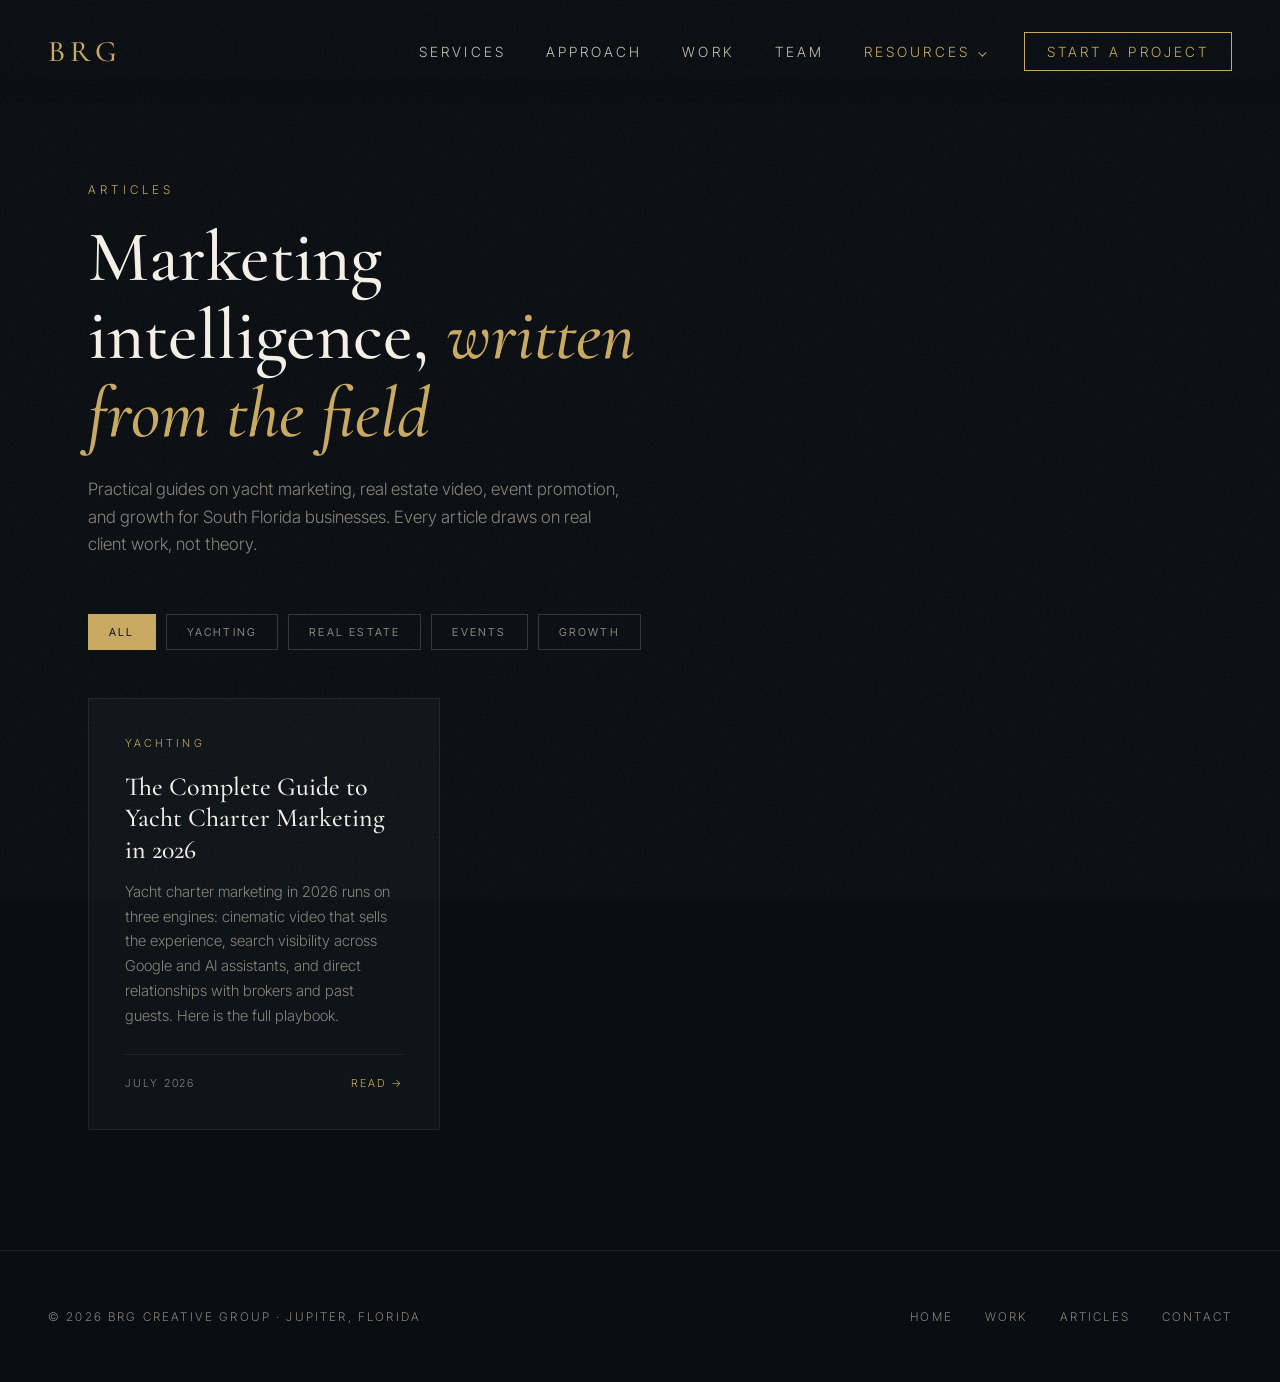
==== blog.html @ 678f7b40 "Add files via upload" ====
<!DOCTYPE html>
<html lang="en">
<head>
<meta charset="UTF-8">
<meta name="viewport" content="width=device-width, initial-scale=1.0">
<title>Articles | Marketing Guides for Yachting, Real Estate &amp; Growth | BRG Creative Group</title>
<meta name="description" content="Practical marketing guides on yacht charter marketing, real estate video, event promotion, and small business growth from BRG Creative Group in Jupiter, Florida.">
<link rel="canonical" href="https://www.brgcreativegroup.com/blog.html">
<meta property="og:type" content="website">
<meta property="og:url" content="https://www.brgcreativegroup.com/blog.html">
<meta property="og:title" content="Articles | BRG Creative Group">
<meta property="og:description" content="Practical marketing guides on yachting, real estate, events, and growth.">
<meta property="og:image" content="https://www.brgcreativegroup.com/assets/brg-social-preview.png">
<link rel="icon" type="image/png" href="/assets/favicon.png">
<link rel="apple-touch-icon" href="/assets/apple-touch-icon.png">
<link rel="preconnect" href="https://fonts.googleapis.com">
<link rel="preconnect" href="https://fonts.gstatic.com" crossorigin>
<link href="https://fonts.googleapis.com/css2?family=Cormorant+Garamond:ital,wght@0,300;0,400;0,500;0,600;1,400&family=Inter+Tight:wght@300;400;500;600&display=swap" rel="stylesheet">
<style>
:root {
    --bg: #0a0e12;
    --bg-2: #0f1419;
    --ink: #f5f1e8;
    --ink-soft: #c9c2b3;
    --ink-mute: #8a8579;
    --gold: #c9a961;
    --gold-soft: #d4b876;
    --line: rgba(245, 241, 232, 0.08);
    --line-strong: rgba(245, 241, 232, 0.18);
  }

  * { margin: 0; padding: 0; box-sizing: border-box; }
  html { scroll-behavior: smooth; }
  body {
    background: var(--bg);
    color: var(--ink);
    font-family: 'Inter Tight', sans-serif;
    font-weight: 300;
    line-height: 1.6;
    overflow-x: hidden;
    -webkit-font-smoothing: antialiased;
  }
  .serif { font-family: 'Cormorant Garamond', serif; }

  body::before {
    content: '';
    position: fixed;
    inset: 0;
    pointer-events: none;
    opacity: 0.04;
    z-index: 100;
    background-image: url("data:image/svg+xml,%3Csvg viewBox='0 0 400 400' xmlns='http://www.w3.org/2000/svg'%3E%3Cfilter id='n'%3E%3CfeTurbulence type='fractalNoise' baseFrequency='0.9' numOctaves='3'/%3E%3C/filter%3E%3Crect width='100%25' height='100%25' filter='url(%23n)'/%3E%3C/svg%3E");
  }

  nav {
    position: fixed; top: 0; left: 0; right: 0;
    z-index: 50;
    padding: 28px 48px;
    display: flex; justify-content: space-between; align-items: center;
    background: linear-gradient(180deg, rgba(10,14,18,0.85) 0%, rgba(10,14,18,0) 100%);
    backdrop-filter: blur(8px);
    -webkit-backdrop-filter: blur(8px);
    mask-image: linear-gradient(180deg, #000 0%, #000 75%, rgba(0,0,0,0.7) 90%, transparent 100%);
    -webkit-mask-image: linear-gradient(180deg, #000 0%, #000 75%, rgba(0,0,0,0.7) 90%, transparent 100%);
  }
  .logo {
    font-family: 'Cormorant Garamond', serif;
    font-size: 30px;
    letter-spacing: 0.18em;
    color: var(--gold);
    font-weight: 500;
    text-decoration: none;
  }
  .nav-links { display: flex; gap: 40px; list-style: none; align-items: center; }
  .nav-links a {
    color: var(--ink-soft);
    text-decoration: none;
    font-size: 14px;
    letter-spacing: 0.22em;
    text-transform: uppercase;
    transition: color 0.3s;
    position: relative;
  }
  .nav-links a:hover { color: var(--gold); }
  .nav-links a::after {
    content: '';
    position: absolute;
    bottom: -6px; left: 0;
    width: 0; height: 1px;
    background: var(--gold);
    transition: width 0.3s;
  }
  .nav-links a:hover::after { width: 100%; }
  .nav-cta {
    border: 1px solid var(--gold);
    padding: 10px 22px;
    color: var(--gold) !important;
  }
  .nav-cta::after { display: none; }
  .nav-cta:hover { background: var(--gold); color: var(--bg) !important; }

  .dropdown { position: relative; }
  .dropdown .caret {
    display: inline-block;
    margin-left: 8px;
    width: 6px; height: 6px;
    border-right: 1px solid currentColor;
    border-bottom: 1px solid currentColor;
    transform: rotate(45deg) translateY(-2px);
    transition: transform 0.3s;
  }
  .dropdown:hover .caret { transform: rotate(225deg) translateY(-1px); }
  .dropdown-menu {
    position: absolute;
    top: calc(100% + 14px);
    left: -20px;
    min-width: 190px;
    list-style: none;
    background: var(--bg-2);
    border: 1px solid var(--line-strong);
    padding: 10px 0;
    opacity: 0;
    visibility: hidden;
    transform: translateY(8px);
    transition: opacity 0.25s, transform 0.25s, visibility 0.25s;
  }
  .dropdown-menu::before {
    content: '';
    position: absolute;
    top: -15px; left: 0; right: 0;
    height: 15px;
  }
  .dropdown:hover .dropdown-menu,
  .dropdown:focus-within .dropdown-menu {
    opacity: 1;
    visibility: visible;
    transform: translateY(0);
  }
  .dropdown-menu li a {
    display: block;
    padding: 10px 20px;
    font-size: 12px;
    letter-spacing: 0.2em;
  }
  .dropdown-menu li a::after { display: none; }
  nav:has(.dropdown:hover),
  nav:has(.dropdown:focus-within) {
    mask-image: none;
    -webkit-mask-image: none;
  }

  .nav-toggle {
    display: none;
    background: none; border: none; cursor: pointer;
    z-index: 60; padding: 6px;
  }
  .nav-toggle span {
    display: block; width: 26px; height: 1px;
    background: var(--gold); margin: 6px 0;
    transition: all 0.3s;
  }

  footer {
    border-top: 1px solid var(--line);
    padding: 56px 48px;
    display: flex; flex-wrap: wrap; gap: 32px;
    justify-content: space-between; align-items: center;
    font-size: 12px; letter-spacing: 0.18em; text-transform: uppercase;
    color: var(--ink-mute);
  }
  footer a { color: var(--ink-mute); text-decoration: none; transition: color 0.3s; }
  footer a:hover { color: var(--gold); }
  .footer-links { display: flex; gap: 32px; flex-wrap: wrap; }

  @media (max-width: 900px) {
    nav { padding: 18px 24px; }
    .nav-toggle { display: block; }
    .nav-links {
      position: fixed;
      top: 0; right: 0;
      height: 100vh;
      width: 100%;
      max-width: 360px;
      background: var(--bg);
      border-left: 1px solid var(--line);
      flex-direction: column;
      justify-content: center;
      align-items: flex-start;
      padding: 80px 40px;
      gap: 28px;
      transform: translateX(100%);
      transition: transform 0.4s ease;
      z-index: 50;
    }
    .nav-links.open { transform: translateX(0); }
    .nav-links li { width: 100%; }
    .nav-links a {
      font-size: 14px;
      letter-spacing: 0.2em;
      display: block;
      padding: 8px 0;
    }
    .nav-cta { margin-top: 16px; text-align: center; }
    .dropdown-menu {
      position: static;
      opacity: 1;
      visibility: visible;
      transform: none;
      background: none;
      border: none;
      padding: 0 0 0 18px;
      min-width: 0;
    }
    .dropdown-menu li a { font-size: 13px; color: var(--ink-mute); }
    .dropdown .caret { display: none; }
  }
  @media (prefers-reduced-motion: reduce) {
    * { transition: none !important; }
    html { scroll-behavior: auto; }
  }

  .page-head { padding: 180px 48px 56px; max-width: 1200px; margin: 0 auto; }
  .eyebrow { font-size: 12px; letter-spacing: 0.35em; text-transform: uppercase; color: var(--gold); margin-bottom: 20px; }
  .page-head h1 { font-family: 'Cormorant Garamond', serif; font-weight: 500; font-size: clamp(44px, 6vw, 72px); line-height: 1.08; max-width: 17ch; }
  .page-head h1 em { font-style: italic; color: var(--gold); }
  .page-head p { margin-top: 24px; max-width: 54ch; color: var(--ink-mute); font-size: 17px; }

  .filters { display: flex; flex-wrap: wrap; gap: 10px; padding: 0 48px; max-width: 1200px; margin: 0 auto 48px; }
  .filter-btn {
    background: none; border: 1px solid var(--line-strong); color: var(--ink-mute);
    font-family: 'Inter Tight', sans-serif; font-size: 11px; letter-spacing: 0.2em;
    text-transform: uppercase; padding: 10px 20px; cursor: pointer; transition: all 0.3s;
  }
  .filter-btn:hover { border-color: var(--gold); color: var(--gold); }
  .filter-btn.active { background: var(--gold); border-color: var(--gold); color: var(--bg); }

  .grid { display: grid; grid-template-columns: repeat(auto-fill, minmax(340px, 1fr)); gap: 24px; padding: 0 48px 120px; max-width: 1200px; margin: 0 auto; }
  .card {
    background: var(--bg-2); border: 1px solid var(--line); padding: 36px;
    display: flex; flex-direction: column; text-decoration: none; color: var(--ink);
    transition: border-color 0.3s, transform 0.3s;
  }
  .card:hover { border-color: var(--gold); transform: translateY(-3px); }
  .card-tag { font-size: 11px; letter-spacing: 0.28em; text-transform: uppercase; color: var(--gold); margin-bottom: 18px; }
  .card h2 { font-family: 'Cormorant Garamond', serif; font-weight: 500; font-size: 26px; line-height: 1.22; margin-bottom: 14px; }
  .card p { color: var(--ink-mute); font-size: 15px; flex-grow: 1; line-height: 1.65; }
  .card-meta {
    display: flex; justify-content: space-between; align-items: center;
    margin-top: 26px; padding-top: 20px; border-top: 1px solid var(--line);
    font-size: 11px; letter-spacing: 0.16em; text-transform: uppercase; color: var(--ink-mute);
  }
  .card-meta .read { color: var(--gold); }
  .card.hidden { display: none; }

  @media (max-width: 900px) {
    .page-head { padding: 130px 24px 40px; }
    .filters { padding: 0 24px; }
    .grid { padding: 0 24px 80px; }
  }

</style>
</head>
<body>

<nav>
  <a href="index.html" class="logo">BRG</a>
  <button class="nav-toggle" id="navToggle" aria-label="Toggle menu" aria-expanded="false">
    <span></span>
    <span></span>
    <span></span>
  </button>
  <ul class="nav-links" id="navLinks">
    <li><a href="index.html#services">Services</a></li>
    <li><a href="index.html#approach">Approach</a></li>
    <li><a href="work.html">Work</a></li>
    <li><a href="index.html#team">Team</a></li>
    <li class="dropdown">
      <a href="blog.html" class="dropdown-trigger" style="color: var(--gold);">Resources<span class="caret"></span></a>
      <ul class="dropdown-menu">
        <li><a href="blog.html">Articles</a></li>
        <li><a href="work.html">Case Studies</a></li>
      </ul>
    </li>
    <li><a href="https://calendly.com/trevorbragg9/30min" target="_blank" rel="noopener" class="nav-cta">Start a Project</a></li>
  </ul>
</nav>

<header class="page-head">
  <div class="eyebrow">Articles</div>
  <h1 class="serif">Marketing intelligence, <em>written from the field</em></h1>
  <p>Practical guides on yacht marketing, real estate video, event promotion, and growth for South Florida businesses. Every article draws on real client work, not theory.</p>
</header>

<div class="filters" role="tablist" aria-label="Filter articles by topic">
  <button class="filter-btn active" data-filter="all">All</button>
  <button class="filter-btn" data-filter="yachting">Yachting</button>
  <button class="filter-btn" data-filter="realestate">Real Estate</button>
  <button class="filter-btn" data-filter="events">Events</button>
  <button class="filter-btn" data-filter="growth">Growth</button>
</div>

<main class="grid">

  <a class="card" data-cat="yachting" href="blog/yacht-charter-marketing.html">
    <div class="card-tag">Yachting</div>
    <h2 class="serif">The Complete Guide to Yacht Charter Marketing in 2026</h2>
    <p>Yacht charter marketing in 2026 runs on three engines: cinematic video that sells the experience, search visibility across Google and AI assistants, and direct relationships with brokers and past guests. Here is the full playbook.</p>
    <div class="card-meta"><span>July 2026</span><span class="read">Read &rarr;</span></div>
  </a>

  <!-- NEW ARTICLE CARDS GO HERE. Copy the card block above, update data-cat, href, tag, title, description, and date. Newest articles go at the top. -->

</main>

<footer>
  <div>&copy; 2026 BRG Creative Group &middot; Jupiter, Florida</div>
  <div class="footer-links">
    <a href="index.html">Home</a>
    <a href="work.html">Work</a>
    <a href="blog.html">Articles</a>
    <a href="mailto:trevor@brgcreativegroup.com">Contact</a>
  </div>
</footer>

<script>
  (function() {
    var toggle = document.getElementById('navToggle');
    var links = document.getElementById('navLinks');
    if (!toggle || !links) return;
    toggle.addEventListener('click', function() {
      var isOpen = links.classList.toggle('open');
      toggle.classList.toggle('open', isOpen);
      toggle.setAttribute('aria-expanded', isOpen ? 'true' : 'false');
      document.body.style.overflow = isOpen ? 'hidden' : '';
    });
    links.querySelectorAll('a').forEach(function(a) {
      a.addEventListener('click', function() {
        links.classList.remove('open');
        toggle.classList.remove('open');
        toggle.setAttribute('aria-expanded', 'false');
        document.body.style.overflow = '';
      });
    });
  })();
</script>
<script>
document.querySelectorAll('.filter-btn').forEach(function(btn) {
  btn.addEventListener('click', function() {
    document.querySelectorAll('.filter-btn').forEach(function(b) { b.classList.remove('active'); });
    btn.classList.add('active');
    var f = btn.dataset.filter;
    document.querySelectorAll('.card').forEach(function(c) {
      c.classList.toggle('hidden', f !== 'all' && c.dataset.cat !== f);
    });
  });
});
</script>

</body>
</html>
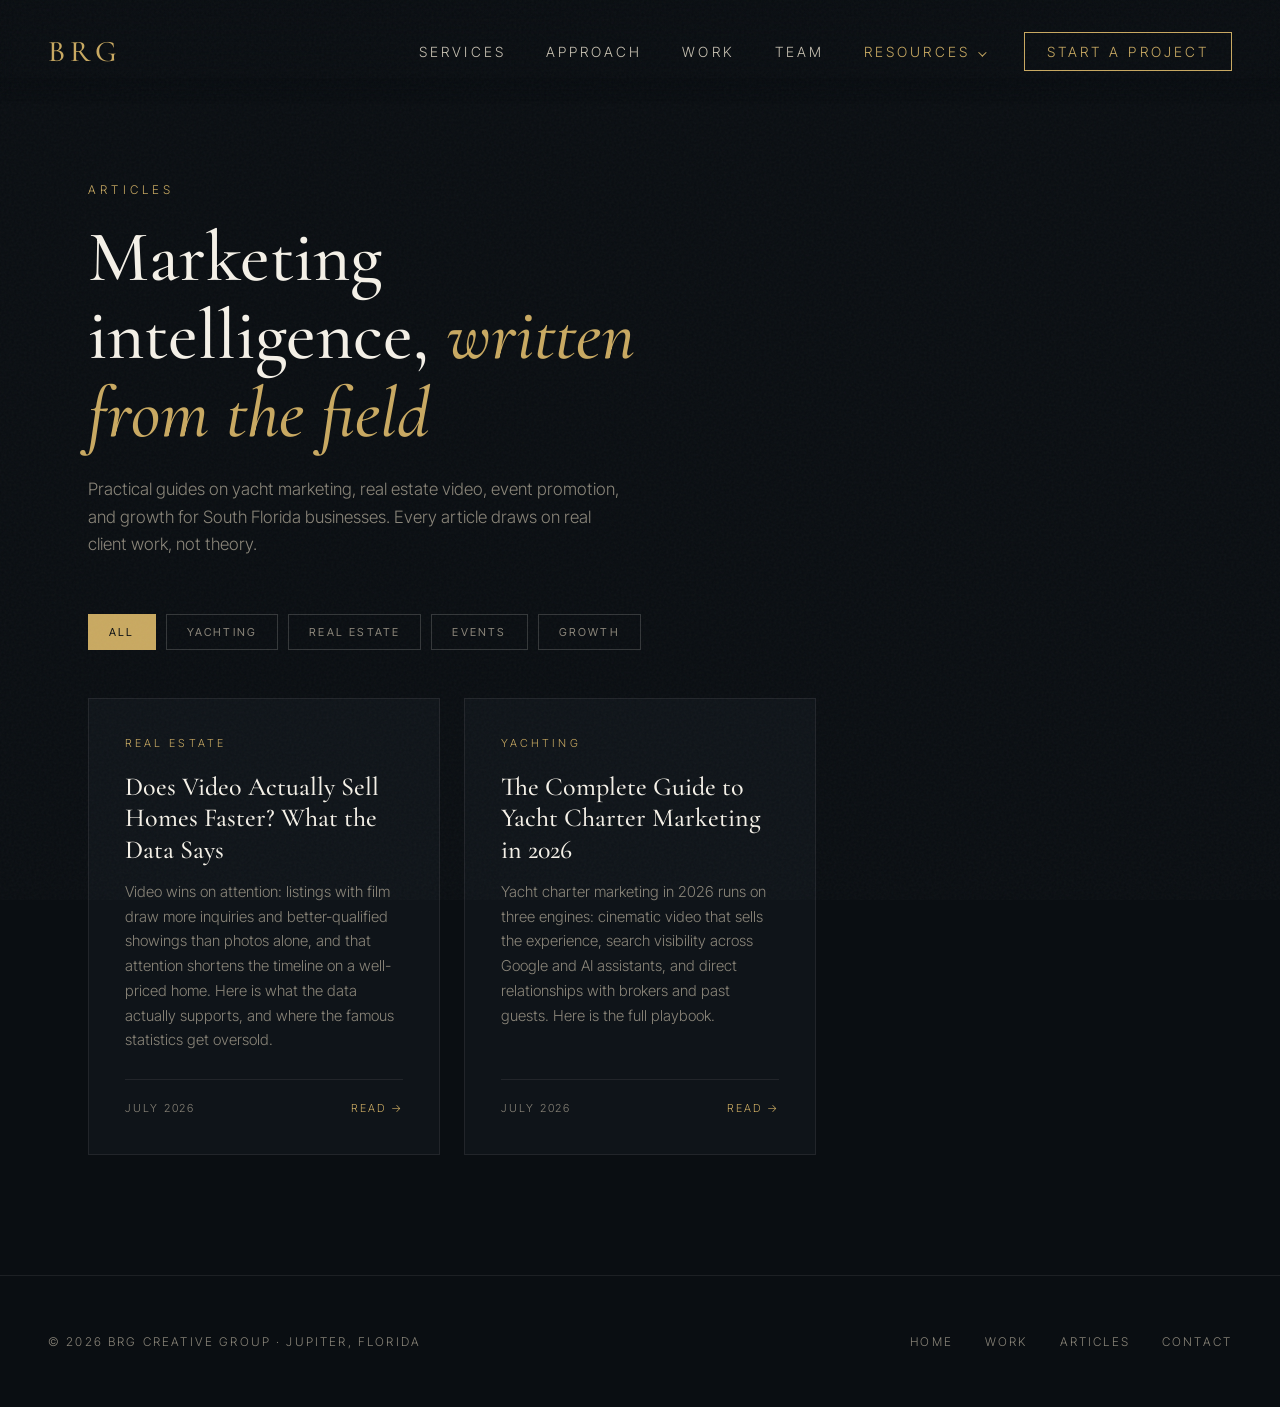
==== commit ae0da3da: "Add files via upload" ====
--- a/blog.html
+++ b/blog.html
@@ -5,9 +5,9 @@
 <meta name="viewport" content="width=device-width, initial-scale=1.0">
 <title>Articles | Marketing Guides for Yachting, Real Estate &amp; Growth | BRG Creative Group</title>
 <meta name="description" content="Practical marketing guides on yacht charter marketing, real estate video, event promotion, and small business growth from BRG Creative Group in Jupiter, Florida.">
-<link rel="canonical" href="https://www.brgcreativegroup.com/blog.html">
+<link rel="canonical" href="https://www.brgcreativegroup.com/blog">
 <meta property="og:type" content="website">
-<meta property="og:url" content="https://www.brgcreativegroup.com/blog.html">
+<meta property="og:url" content="https://www.brgcreativegroup.com/blog">
 <meta property="og:title" content="Articles | BRG Creative Group">
 <meta property="og:description" content="Practical marketing guides on yachting, real estate, events, and growth.">
 <meta property="og:image" content="https://www.brgcreativegroup.com/assets/brg-social-preview.png">
@@ -263,22 +263,22 @@
 <body>
 
 <nav>
-  <a href="index.html" class="logo">BRG</a>
+  <a href="/" class="logo">BRG</a>
   <button class="nav-toggle" id="navToggle" aria-label="Toggle menu" aria-expanded="false">
     <span></span>
     <span></span>
     <span></span>
   </button>
   <ul class="nav-links" id="navLinks">
-    <li><a href="index.html#services">Services</a></li>
-    <li><a href="index.html#approach">Approach</a></li>
-    <li><a href="work.html">Work</a></li>
-    <li><a href="index.html#team">Team</a></li>
+    <li><a href="/#services">Services</a></li>
+    <li><a href="/#approach">Approach</a></li>
+    <li><a href="/work">Work</a></li>
+    <li><a href="/#team">Team</a></li>
     <li class="dropdown">
-      <a href="blog.html" class="dropdown-trigger" style="color: var(--gold);">Resources<span class="caret"></span></a>
+      <a href="/blog" class="dropdown-trigger" style="color: var(--gold);">Resources<span class="caret"></span></a>
       <ul class="dropdown-menu">
-        <li><a href="blog.html">Articles</a></li>
-        <li><a href="work.html">Case Studies</a></li>
+        <li><a href="/blog">Articles</a></li>
+        <li><a href="/work">Case Studies</a></li>
       </ul>
     </li>
     <li><a href="https://calendly.com/trevorbragg9/30min" target="_blank" rel="noopener" class="nav-cta">Start a Project</a></li>
@@ -301,23 +301,30 @@
 
 <main class="grid">
 
-  <a class="card" data-cat="yachting" href="blog/yacht-charter-marketing.html">
+  <a class="card" data-cat="realestate" href="/blog/does-video-sell-homes-faster">
+    <div class="card-tag">Real Estate</div>
+    <h2 class="serif">Does Video Actually Sell Homes Faster? What the Data Says</h2>
+    <p>Video wins on attention: listings with film draw more inquiries and better-qualified showings than photos alone, and that attention shortens the timeline on a well-priced home. Here is what the data actually supports, and where the famous statistics get oversold.</p>
+    <div class="card-meta"><span>July 2026</span><span class="read">Read &rarr;</span></div>
+  </a>
+
+  <a class="card" data-cat="yachting" href="/blog/yacht-charter-marketing">
     <div class="card-tag">Yachting</div>
     <h2 class="serif">The Complete Guide to Yacht Charter Marketing in 2026</h2>
     <p>Yacht charter marketing in 2026 runs on three engines: cinematic video that sells the experience, search visibility across Google and AI assistants, and direct relationships with brokers and past guests. Here is the full playbook.</p>
     <div class="card-meta"><span>July 2026</span><span class="read">Read &rarr;</span></div>
   </a>
 
-  <!-- NEW ARTICLE CARDS GO HERE. Copy the card block above, update data-cat, href, tag, title, description, and date. Newest articles go at the top. -->
+  <!-- NEW ARTICLE CARDS GO HERE. Copy the card block above, update data-cat, href (no .html extension), tag, title, description, and date. Newest articles go at the top. -->
 
 </main>
 
 <footer>
   <div>&copy; 2026 BRG Creative Group &middot; Jupiter, Florida</div>
   <div class="footer-links">
-    <a href="index.html">Home</a>
-    <a href="work.html">Work</a>
-    <a href="blog.html">Articles</a>
+    <a href="/">Home</a>
+    <a href="/work">Work</a>
+    <a href="/blog">Articles</a>
     <a href="mailto:trevor@brgcreativegroup.com">Contact</a>
   </div>
 </footer>
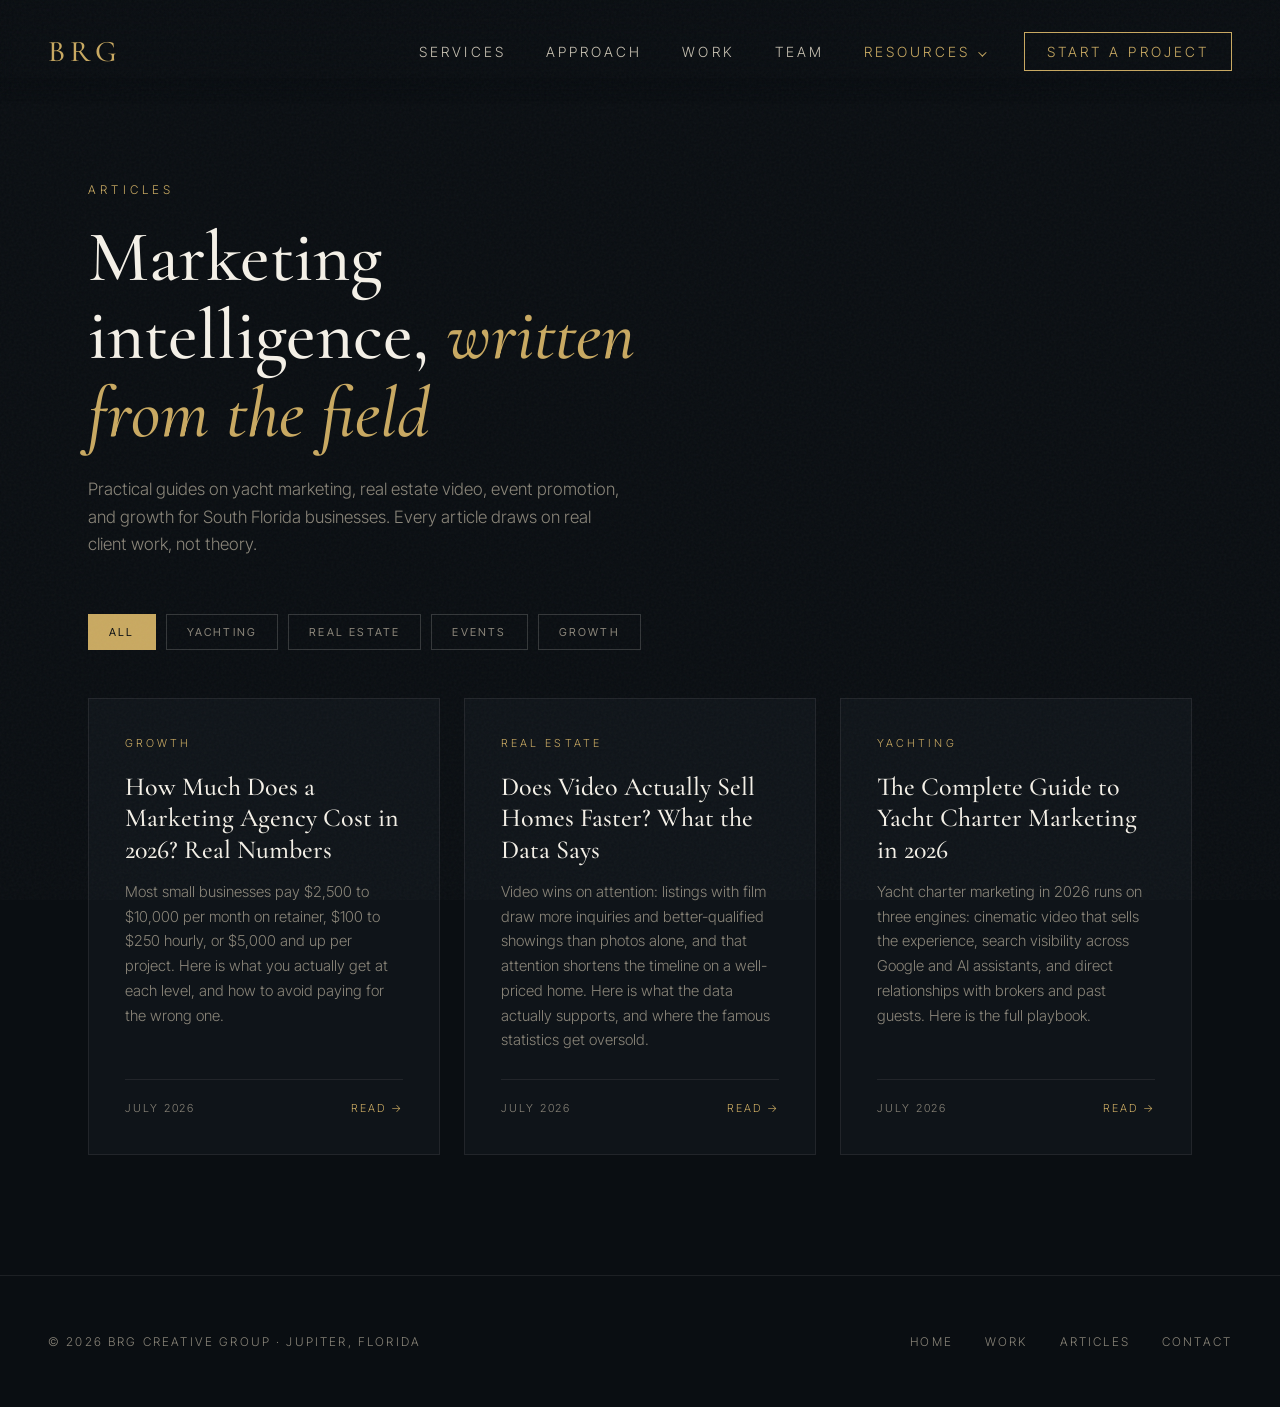
==== commit 5de82a52: "Add files via upload" ====
--- a/blog.html
+++ b/blog.html
@@ -301,6 +301,13 @@
 
 <main class="grid">
 
+  <a class="card" data-cat="growth" href="/blog/marketing-agency-cost">
+    <div class="card-tag">Growth</div>
+    <h2 class="serif">How Much Does a Marketing Agency Cost in 2026? Real Numbers</h2>
+    <p>Most small businesses pay $2,500 to $10,000 per month on retainer, $100 to $250 hourly, or $5,000 and up per project. Here is what you actually get at each level, and how to avoid paying for the wrong one.</p>
+    <div class="card-meta"><span>July 2026</span><span class="read">Read &rarr;</span></div>
+  </a>
+
   <a class="card" data-cat="realestate" href="/blog/does-video-sell-homes-faster">
     <div class="card-tag">Real Estate</div>
     <h2 class="serif">Does Video Actually Sell Homes Faster? What the Data Says</h2>
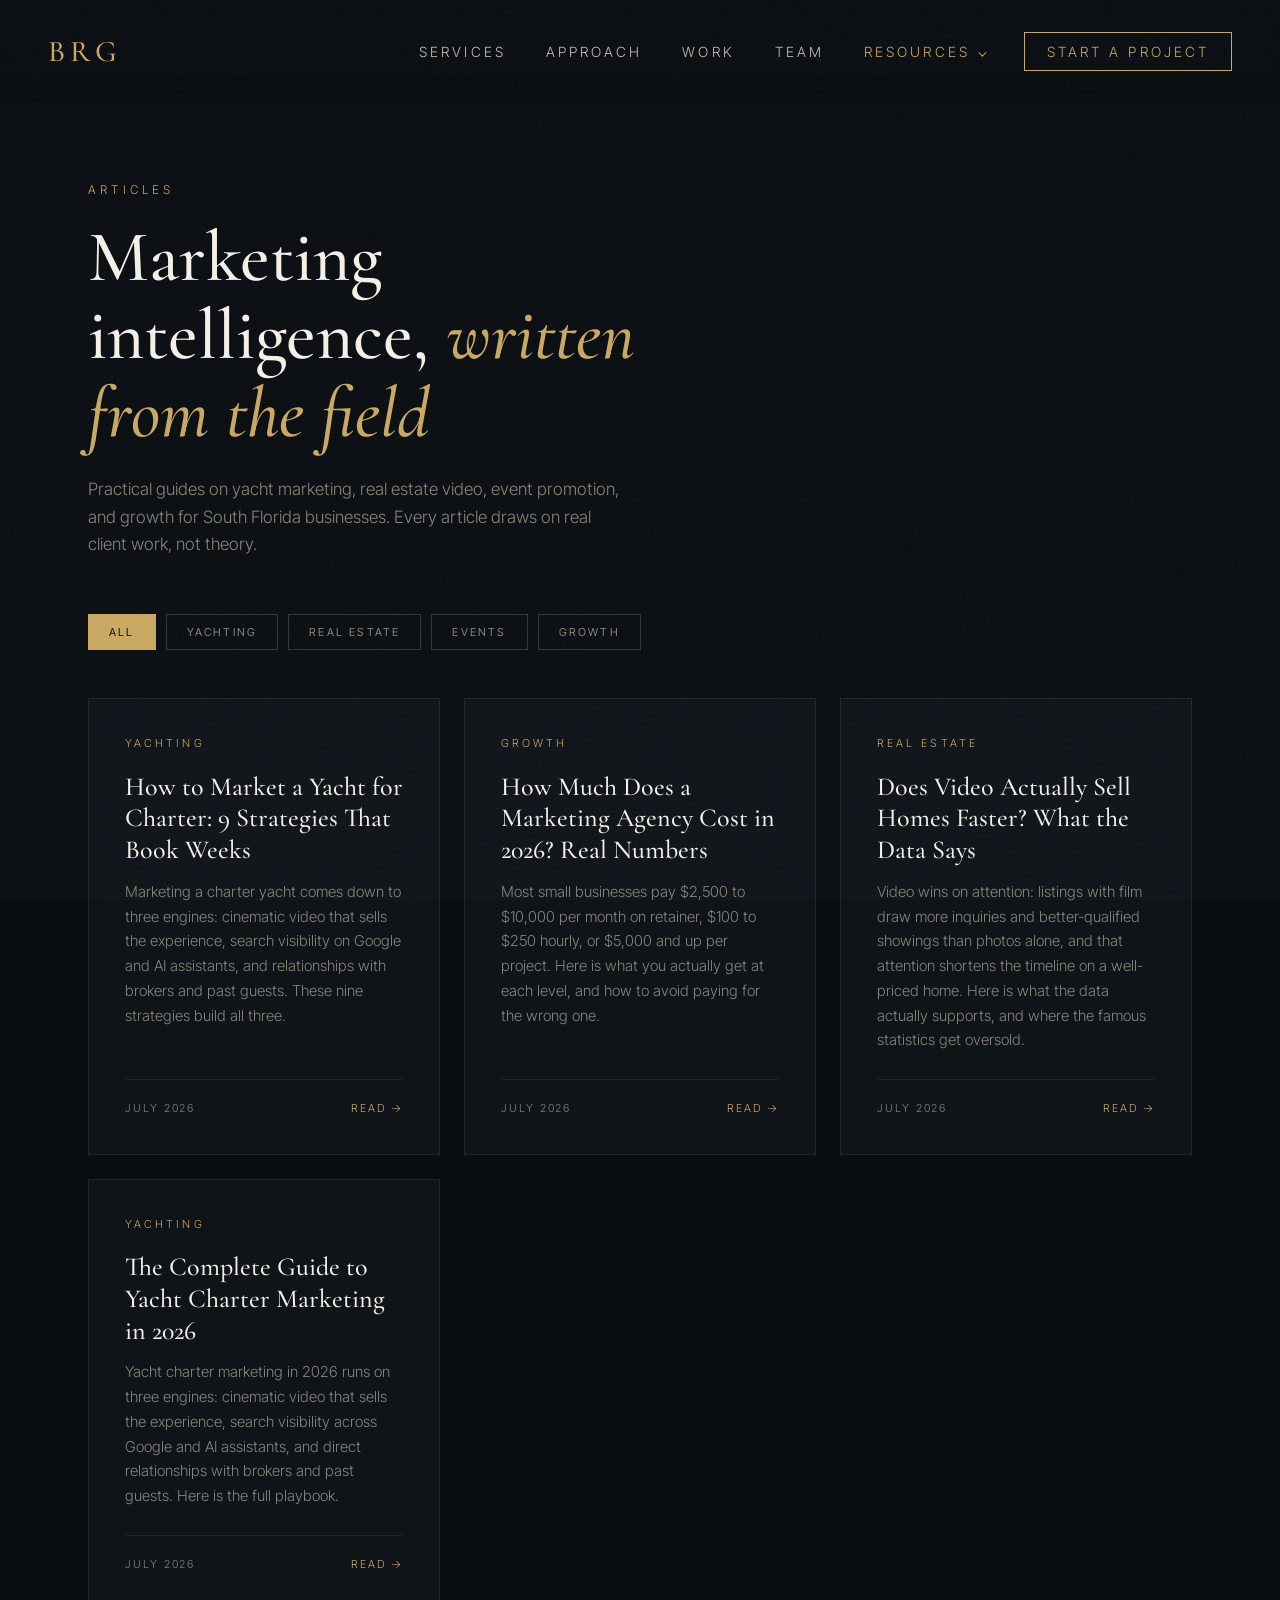
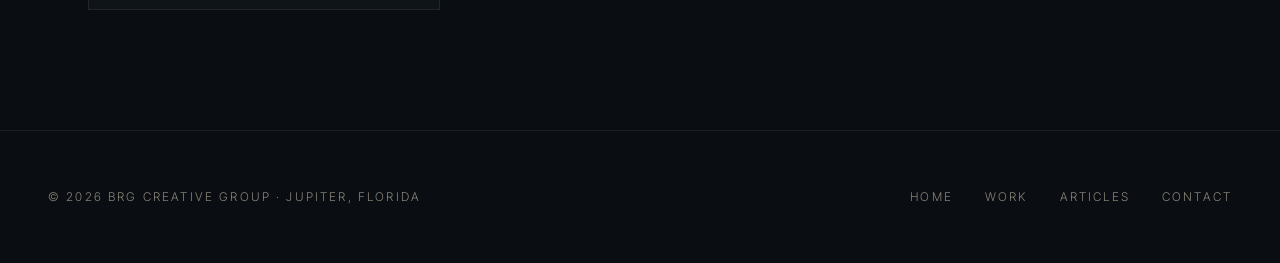
==== commit 8c8daccb: "Add files via upload" ====
--- a/blog.html
+++ b/blog.html
@@ -145,6 +145,13 @@
   .dropdown-menu li a::after { display: none; }
   nav:has(.dropdown:hover),
   nav:has(.dropdown:focus-within) {
+    mask-image: none;
+    -webkit-mask-image: none;
+  }
+
+  /* Mobile menu fix: the nav mask clips its fixed child panel, so lift it while open */
+  nav.menu-open,
+  nav:has(.nav-links.open) {
     mask-image: none;
     -webkit-mask-image: none;
   }
@@ -301,6 +308,13 @@
 
 <main class="grid">
 
+  <a class="card" data-cat="yachting" href="/blog/how-to-market-a-yacht-for-charter">
+    <div class="card-tag">Yachting</div>
+    <h2 class="serif">How to Market a Yacht for Charter: 9 Strategies That Book Weeks</h2>
+    <p>Marketing a charter yacht comes down to three engines: cinematic video that sells the experience, search visibility on Google and AI assistants, and relationships with brokers and past guests. These nine strategies build all three.</p>
+    <div class="card-meta"><span>July 2026</span><span class="read">Read &rarr;</span></div>
+  </a>
+
   <a class="card" data-cat="growth" href="/blog/marketing-agency-cost">
     <div class="card-tag">Growth</div>
     <h2 class="serif">How Much Does a Marketing Agency Cost in 2026? Real Numbers</h2>
@@ -344,6 +358,8 @@
     toggle.addEventListener('click', function() {
       var isOpen = links.classList.toggle('open');
       toggle.classList.toggle('open', isOpen);
+      var navEl = toggle.parentElement;
+      if (navEl) navEl.classList.toggle('menu-open', isOpen);
       toggle.setAttribute('aria-expanded', isOpen ? 'true' : 'false');
       document.body.style.overflow = isOpen ? 'hidden' : '';
     });
@@ -351,6 +367,8 @@
       a.addEventListener('click', function() {
         links.classList.remove('open');
         toggle.classList.remove('open');
+        var navEl2 = toggle.parentElement;
+        if (navEl2) navEl2.classList.remove('menu-open');
         toggle.setAttribute('aria-expanded', 'false');
         document.body.style.overflow = '';
       });
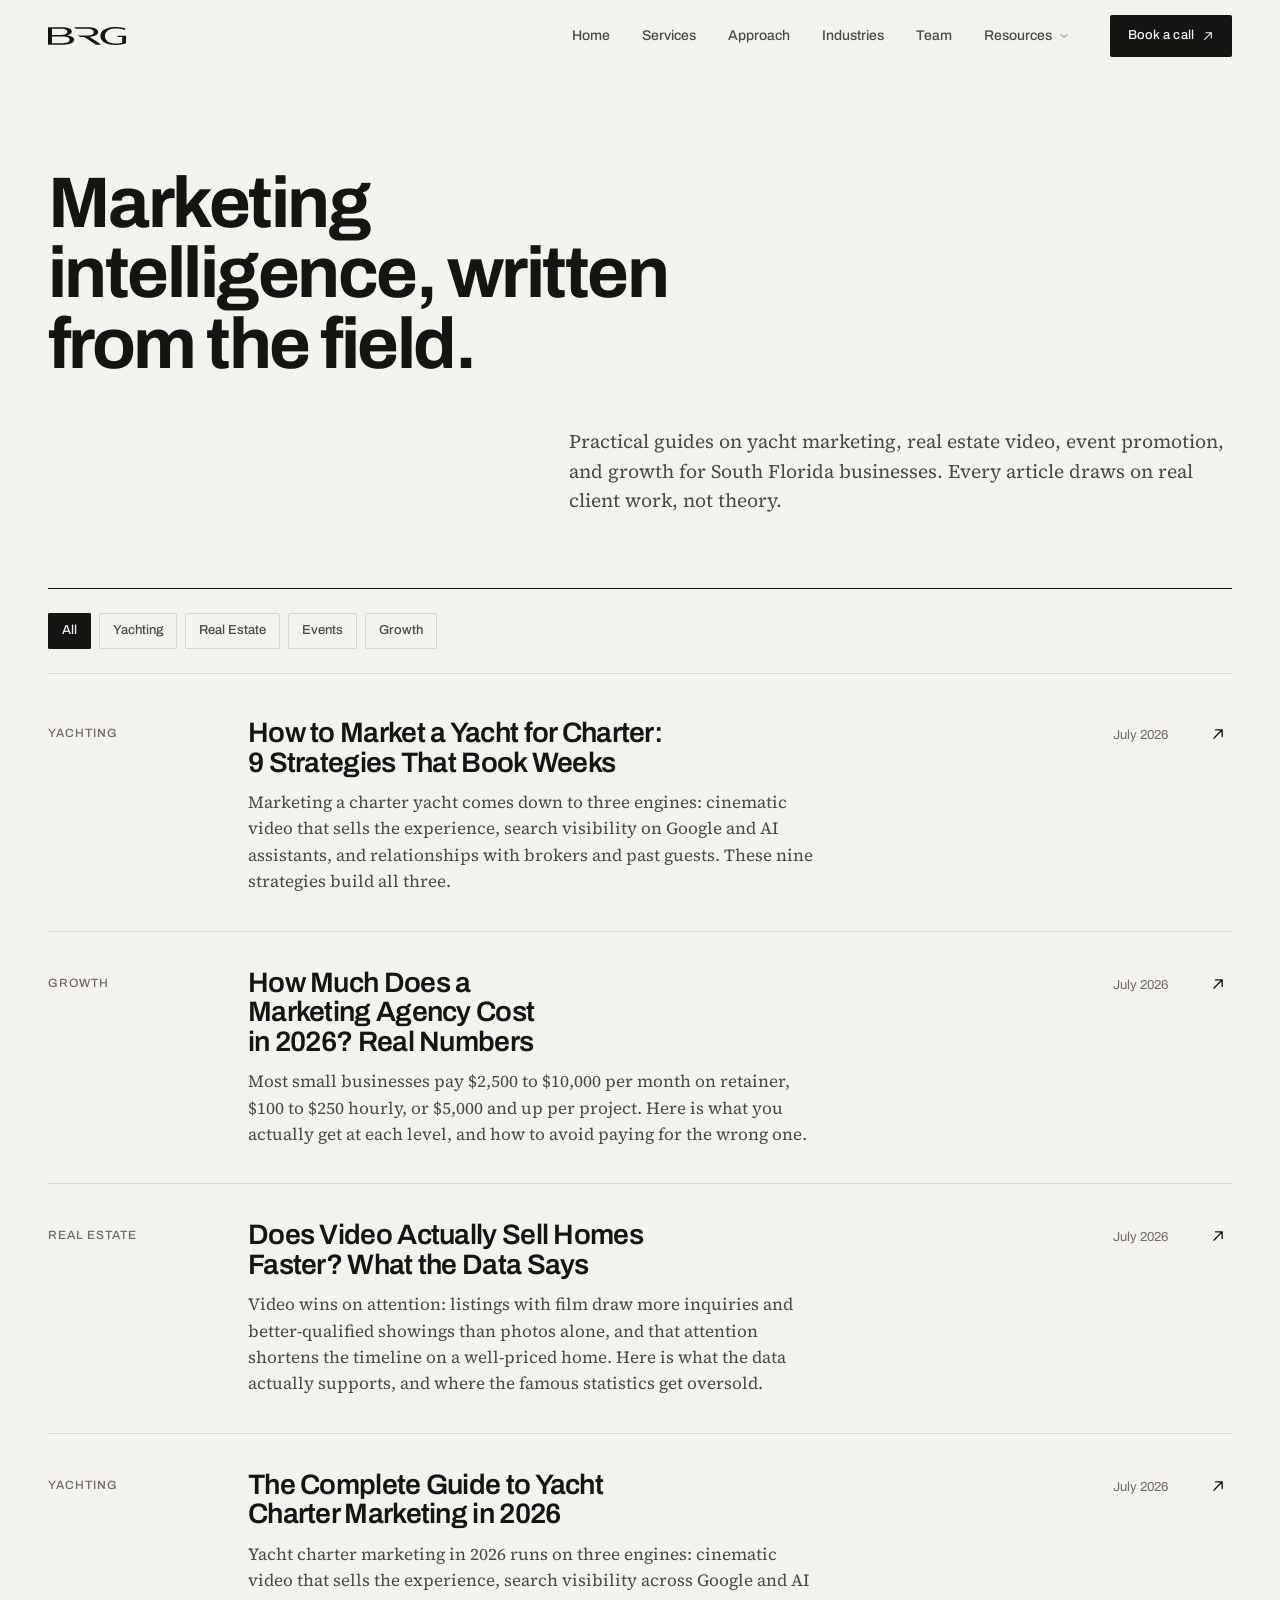
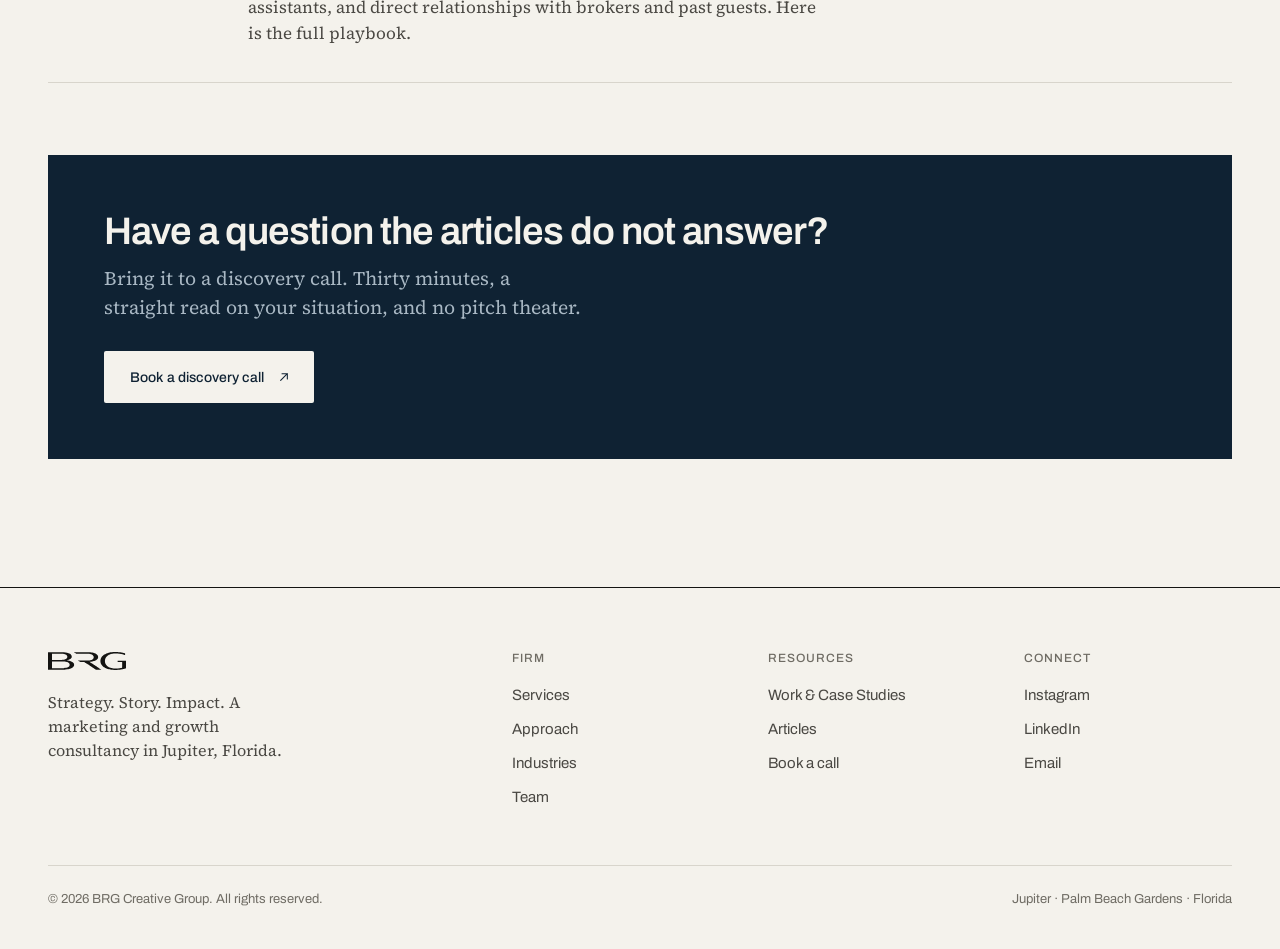
==== commit d0a230e8: "Add files via upload" ====
--- a/blog.html
+++ b/blog.html
@@ -3,390 +3,249 @@
 <head>
 <meta charset="UTF-8">
 <meta name="viewport" content="width=device-width, initial-scale=1.0">
-<title>Articles | Marketing Guides for Yachting, Real Estate &amp; Growth | BRG Creative Group</title>
-<meta name="description" content="Practical marketing guides on yacht charter marketing, real estate video, event promotion, and small business growth from BRG Creative Group in Jupiter, Florida.">
-<link rel="canonical" href="https://www.brgcreativegroup.com/blog">
+<title>Articles | BRG Creative Group</title>
+
+<link rel="icon" type="image/png" href="/assets/favicon.png">
+<link rel="apple-touch-icon" href="/assets/apple-touch-icon.png">
+
+<meta name="description" content="Practical guides on yacht marketing, real estate video, event promotion, and growth for South Florida businesses, written from real client work by BRG Creative Group.">
 <meta property="og:type" content="website">
 <meta property="og:url" content="https://www.brgcreativegroup.com/blog">
+<link rel="canonical" href="https://www.brgcreativegroup.com/blog">
 <meta property="og:title" content="Articles | BRG Creative Group">
-<meta property="og:description" content="Practical marketing guides on yachting, real estate, events, and growth.">
+<meta property="og:description" content="Marketing intelligence, written from the field.">
 <meta property="og:image" content="https://www.brgcreativegroup.com/assets/brg-social-preview.png">
-<link rel="icon" type="image/png" href="/assets/favicon.png">
-<link rel="apple-touch-icon" href="/assets/apple-touch-icon.png">
-<link rel="preconnect" href="https://fonts.googleapis.com">
-<link rel="preconnect" href="https://fonts.gstatic.com" crossorigin>
-<link href="https://fonts.googleapis.com/css2?family=Cormorant+Garamond:ital,wght@0,300;0,400;0,500;0,600;1,400&family=Inter+Tight:wght@300;400;500;600&display=swap" rel="stylesheet">
+<meta name="twitter:card" content="summary_large_image">
+
+<link rel="preload" href="/assets/fonts/archivo-latin-700-normal.woff2" as="font" type="font/woff2" crossorigin>
+<link rel="preload" href="/assets/fonts/source-serif-4-latin-400-normal.woff2" as="font" type="font/woff2" crossorigin>
+<link rel="stylesheet" href="/assets/site.css">
+
 <style>
-:root {
-    --bg: #0a0e12;
-    --bg-2: #0f1419;
-    --ink: #f5f1e8;
-    --ink-soft: #c9c2b3;
-    --ink-mute: #8a8579;
-    --gold: #c9a961;
-    --gold-soft: #d4b876;
-    --line: rgba(245, 241, 232, 0.08);
-    --line-strong: rgba(245, 241, 232, 0.18);
-  }
-
-  * { margin: 0; padding: 0; box-sizing: border-box; }
-  html { scroll-behavior: smooth; }
-  body {
-    background: var(--bg);
-    color: var(--ink);
-    font-family: 'Inter Tight', sans-serif;
-    font-weight: 300;
-    line-height: 1.6;
-    overflow-x: hidden;
-    -webkit-font-smoothing: antialiased;
-  }
-  .serif { font-family: 'Cormorant Garamond', serif; }
-
-  body::before {
-    content: '';
-    position: fixed;
-    inset: 0;
-    pointer-events: none;
-    opacity: 0.04;
-    z-index: 100;
-    background-image: url("data:image/svg+xml,%3Csvg viewBox='0 0 400 400' xmlns='http://www.w3.org/2000/svg'%3E%3Cfilter id='n'%3E%3CfeTurbulence type='fractalNoise' baseFrequency='0.9' numOctaves='3'/%3E%3C/filter%3E%3Crect width='100%25' height='100%25' filter='url(%23n)'/%3E%3C/svg%3E");
-  }
-
-  nav {
-    position: fixed; top: 0; left: 0; right: 0;
-    z-index: 50;
-    padding: 28px 48px;
-    display: flex; justify-content: space-between; align-items: center;
-    background: linear-gradient(180deg, rgba(10,14,18,0.85) 0%, rgba(10,14,18,0) 100%);
-    backdrop-filter: blur(8px);
-    -webkit-backdrop-filter: blur(8px);
-    mask-image: linear-gradient(180deg, #000 0%, #000 75%, rgba(0,0,0,0.7) 90%, transparent 100%);
-    -webkit-mask-image: linear-gradient(180deg, #000 0%, #000 75%, rgba(0,0,0,0.7) 90%, transparent 100%);
-  }
-  .logo {
-    font-family: 'Cormorant Garamond', serif;
-    font-size: 30px;
-    letter-spacing: 0.18em;
-    color: var(--gold);
+  .page-head { padding: calc(var(--nav-h) + 96px) 0 0; }
+  .page-head h1 { font-size: clamp(40px, 5.6vw, 84px); max-width: 16ch; }
+
+  .filters {
+    display: flex;
+    flex-wrap: wrap;
+    gap: 8px;
+    padding: 24px 0;
+    border-top: 1px solid var(--rule-strong);
+    border-bottom: 1px solid var(--rule);
+    margin-bottom: 8px;
+  }
+  .filter-btn {
+    height: 36px;
+    padding: 0 14px;
+    font-size: 13px;
     font-weight: 500;
-    text-decoration: none;
-  }
-  .nav-links { display: flex; gap: 40px; list-style: none; align-items: center; }
-  .nav-links a {
-    color: var(--ink-soft);
-    text-decoration: none;
-    font-size: 14px;
-    letter-spacing: 0.22em;
-    text-transform: uppercase;
-    transition: color 0.3s;
-    position: relative;
-  }
-  .nav-links a:hover { color: var(--gold); }
-  .nav-links a::after {
-    content: '';
-    position: absolute;
-    bottom: -6px; left: 0;
-    width: 0; height: 1px;
-    background: var(--gold);
-    transition: width 0.3s;
-  }
-  .nav-links a:hover::after { width: 100%; }
-  .nav-cta {
-    border: 1px solid var(--gold);
-    padding: 10px 22px;
-    color: var(--gold) !important;
-  }
-  .nav-cta::after { display: none; }
-  .nav-cta:hover { background: var(--gold); color: var(--bg) !important; }
-
-  .dropdown { position: relative; }
-  .dropdown .caret {
-    display: inline-block;
-    margin-left: 8px;
-    width: 6px; height: 6px;
-    border-right: 1px solid currentColor;
-    border-bottom: 1px solid currentColor;
-    transform: rotate(45deg) translateY(-2px);
-    transition: transform 0.3s;
-  }
-  .dropdown:hover .caret { transform: rotate(225deg) translateY(-1px); }
-  .dropdown-menu {
-    position: absolute;
-    top: calc(100% + 14px);
-    left: -20px;
-    min-width: 190px;
-    list-style: none;
-    background: var(--bg-2);
-    border: 1px solid var(--line-strong);
-    padding: 10px 0;
-    opacity: 0;
-    visibility: hidden;
-    transform: translateY(8px);
-    transition: opacity 0.25s, transform 0.25s, visibility 0.25s;
-  }
-  .dropdown-menu::before {
-    content: '';
-    position: absolute;
-    top: -15px; left: 0; right: 0;
-    height: 15px;
-  }
-  .dropdown:hover .dropdown-menu,
-  .dropdown:focus-within .dropdown-menu {
-    opacity: 1;
-    visibility: visible;
-    transform: translateY(0);
-  }
-  .dropdown-menu li a {
-    display: block;
-    padding: 10px 20px;
-    font-size: 12px;
-    letter-spacing: 0.2em;
-  }
-  .dropdown-menu li a::after { display: none; }
-  nav:has(.dropdown:hover),
-  nav:has(.dropdown:focus-within) {
-    mask-image: none;
-    -webkit-mask-image: none;
-  }
-
-  /* Mobile menu fix: the nav mask clips its fixed child panel, so lift it while open */
-  nav.menu-open,
-  nav:has(.nav-links.open) {
-    mask-image: none;
-    -webkit-mask-image: none;
-  }
-
-  .nav-toggle {
-    display: none;
-    background: none; border: none; cursor: pointer;
-    z-index: 60; padding: 6px;
-  }
-  .nav-toggle span {
-    display: block; width: 26px; height: 1px;
-    background: var(--gold); margin: 6px 0;
-    transition: all 0.3s;
-  }
-
-  footer {
-    border-top: 1px solid var(--line);
-    padding: 56px 48px;
-    display: flex; flex-wrap: wrap; gap: 32px;
-    justify-content: space-between; align-items: center;
-    font-size: 12px; letter-spacing: 0.18em; text-transform: uppercase;
-    color: var(--ink-mute);
-  }
-  footer a { color: var(--ink-mute); text-decoration: none; transition: color 0.3s; }
-  footer a:hover { color: var(--gold); }
-  .footer-links { display: flex; gap: 32px; flex-wrap: wrap; }
+    color: var(--ink-2);
+    border-radius: 2px;
+    box-shadow: inset 0 0 0 1px var(--rule);
+    transition: background-color 160ms var(--ease-out), color 160ms var(--ease-out), box-shadow 160ms var(--ease-out), transform 120ms var(--ease-out);
+  }
+  .filter-btn:active { transform: scale(0.97); }
+  @media (hover: hover) and (pointer: fine) { .filter-btn:hover { color: var(--ink); box-shadow: inset 0 0 0 1px var(--ink); } }
+  .filter-btn[aria-pressed="true"] { background: var(--ink); color: var(--paper); box-shadow: inset 0 0 0 1px var(--ink); }
+
+  .card {
+    display: grid;
+    grid-template-columns: 160px minmax(0, 1fr) 140px 24px;
+    gap: 40px;
+    align-items: start;
+    padding: 36px 0;
+    border-bottom: 1px solid var(--rule);
+  }
+  .card.hidden { display: none; }
+  .card .label { padding-top: 6px; }
+  .card h2 { font-size: clamp(22px, 2.2vw, 30px); margin-bottom: 12px; max-width: 26ch; }
+  .card p { font-family: var(--serif); font-size: 17px; line-height: 1.55; color: var(--ink-2); max-width: 64ch; }
+  .card .date { font-size: 13px; color: var(--ink-3); text-align: right; padding-top: 8px; }
+  .card svg { width: 20px; height: 20px; stroke: var(--ink); fill: none; stroke-width: 1.6; stroke-linecap: round; stroke-linejoin: round; margin-top: 6px; transition: transform 240ms var(--ease-out); }
+  @media (hover: hover) and (pointer: fine) {
+    .card:hover h2 { text-decoration: underline; text-underline-offset: 5px; text-decoration-thickness: 1px; }
+    .card:hover svg { transform: translate(3px, -3px); }
+  }
+  .empty { padding: 48px 0; font-family: var(--serif); font-size: 18px; color: var(--ink-3); display: none; }
+  .empty.show { display: block; }
+
+  .blog-cta { margin-top: 72px; padding: 56px; }
+  .blog-cta h2 { font-size: clamp(28px, 3vw, 40px); margin-bottom: 12px; }
+  .blog-cta .lead { margin-bottom: 28px; max-width: 48ch; }
 
   @media (max-width: 900px) {
-    nav { padding: 18px 24px; }
-    .nav-toggle { display: block; }
-    .nav-links {
-      position: fixed;
-      top: 0; right: 0;
-      height: 100vh;
-      width: 100%;
-      max-width: 360px;
-      background: var(--bg);
-      border-left: 1px solid var(--line);
-      flex-direction: column;
-      justify-content: center;
-      align-items: flex-start;
-      padding: 80px 40px;
-      gap: 28px;
-      transform: translateX(100%);
-      transition: transform 0.4s ease;
-      z-index: 50;
-    }
-    .nav-links.open { transform: translateX(0); }
-    .nav-links li { width: 100%; }
-    .nav-links a {
-      font-size: 14px;
-      letter-spacing: 0.2em;
-      display: block;
-      padding: 8px 0;
-    }
-    .nav-cta { margin-top: 16px; text-align: center; }
-    .dropdown-menu {
-      position: static;
-      opacity: 1;
-      visibility: visible;
-      transform: none;
-      background: none;
-      border: none;
-      padding: 0 0 0 18px;
-      min-width: 0;
-    }
-    .dropdown-menu li a { font-size: 13px; color: var(--ink-mute); }
-    .dropdown .caret { display: none; }
-  }
-  @media (prefers-reduced-motion: reduce) {
-    * { transition: none !important; }
-    html { scroll-behavior: auto; }
-  }
-
-  .page-head { padding: 180px 48px 56px; max-width: 1200px; margin: 0 auto; }
-  .eyebrow { font-size: 12px; letter-spacing: 0.35em; text-transform: uppercase; color: var(--gold); margin-bottom: 20px; }
-  .page-head h1 { font-family: 'Cormorant Garamond', serif; font-weight: 500; font-size: clamp(44px, 6vw, 72px); line-height: 1.08; max-width: 17ch; }
-  .page-head h1 em { font-style: italic; color: var(--gold); }
-  .page-head p { margin-top: 24px; max-width: 54ch; color: var(--ink-mute); font-size: 17px; }
-
-  .filters { display: flex; flex-wrap: wrap; gap: 10px; padding: 0 48px; max-width: 1200px; margin: 0 auto 48px; }
-  .filter-btn {
-    background: none; border: 1px solid var(--line-strong); color: var(--ink-mute);
-    font-family: 'Inter Tight', sans-serif; font-size: 11px; letter-spacing: 0.2em;
-    text-transform: uppercase; padding: 10px 20px; cursor: pointer; transition: all 0.3s;
-  }
-  .filter-btn:hover { border-color: var(--gold); color: var(--gold); }
-  .filter-btn.active { background: var(--gold); border-color: var(--gold); color: var(--bg); }
-
-  .grid { display: grid; grid-template-columns: repeat(auto-fill, minmax(340px, 1fr)); gap: 24px; padding: 0 48px 120px; max-width: 1200px; margin: 0 auto; }
-  .card {
-    background: var(--bg-2); border: 1px solid var(--line); padding: 36px;
-    display: flex; flex-direction: column; text-decoration: none; color: var(--ink);
-    transition: border-color 0.3s, transform 0.3s;
-  }
-  .card:hover { border-color: var(--gold); transform: translateY(-3px); }
-  .card-tag { font-size: 11px; letter-spacing: 0.28em; text-transform: uppercase; color: var(--gold); margin-bottom: 18px; }
-  .card h2 { font-family: 'Cormorant Garamond', serif; font-weight: 500; font-size: 26px; line-height: 1.22; margin-bottom: 14px; }
-  .card p { color: var(--ink-mute); font-size: 15px; flex-grow: 1; line-height: 1.65; }
-  .card-meta {
-    display: flex; justify-content: space-between; align-items: center;
-    margin-top: 26px; padding-top: 20px; border-top: 1px solid var(--line);
-    font-size: 11px; letter-spacing: 0.16em; text-transform: uppercase; color: var(--ink-mute);
-  }
-  .card-meta .read { color: var(--gold); }
-  .card.hidden { display: none; }
-
-  @media (max-width: 900px) {
-    .page-head { padding: 130px 24px 40px; }
-    .filters { padding: 0 24px; }
-    .grid { padding: 0 24px 80px; }
-  }
-
+    .page-head { padding-top: calc(var(--nav-h) + 56px); }
+    .card { grid-template-columns: minmax(0, 1fr) 24px; gap: 6px 16px; padding: 26px 0; }
+    .card .label { grid-column: 1; padding-top: 0; }
+    .card h2 { grid-column: 1; }
+    .card p { grid-column: 1; }
+    .card .date { grid-column: 1; text-align: left; padding-top: 4px; }
+    .card svg { grid-column: 2; grid-row: 1 / span 4; align-self: start; margin-top: 4px; }
+    .blog-cta { margin-top: 48px; padding: 32px 24px; }
+    .blog-cta .btn { width: 100%; justify-content: center; }
+  }
 </style>
 </head>
 <body>
-
-<nav>
-  <a href="/" class="logo">BRG</a>
-  <button class="nav-toggle" id="navToggle" aria-label="Toggle menu" aria-expanded="false">
-    <span></span>
-    <span></span>
-    <span></span>
-  </button>
-  <ul class="nav-links" id="navLinks">
-    <li><a href="/#services">Services</a></li>
-    <li><a href="/#approach">Approach</a></li>
-    <li><a href="/work">Work</a></li>
-    <li><a href="/#team">Team</a></li>
-    <li class="dropdown">
-      <a href="/blog" class="dropdown-trigger" style="color: var(--gold);">Resources<span class="caret"></span></a>
-      <ul class="dropdown-menu">
-        <li><a href="/blog">Articles</a></li>
-        <li><a href="/work">Case Studies</a></li>
-      </ul>
-    </li>
-    <li><a href="https://calendly.com/trevorbragg9/30min" target="_blank" rel="noopener" class="nav-cta">Start a Project</a></li>
-  </ul>
-</nav>
-
-<header class="page-head">
-  <div class="eyebrow">Articles</div>
-  <h1 class="serif">Marketing intelligence, <em>written from the field</em></h1>
-  <p>Practical guides on yacht marketing, real estate video, event promotion, and growth for South Florida businesses. Every article draws on real client work, not theory.</p>
+<a class="skip" href="#main">Skip to content</a>
+
+<header class="nav">
+  <div class="wrap">
+    <a class="brand" href="/" aria-label="BRG Creative Group home"><svg class="brand-mark" aria-hidden="true" focusable="false" xmlns="http://www.w3.org/2000/svg" viewBox="0 0 464.6 107.1" fill="currentColor" fill-rule="evenodd"><path d="M396.44 106.99C395.48 106.94 393.25 106.84 391.50 106.77C388.06 106.62 386.14 106.48 383.50 106.19C382.57 106.09 381.05 105.95 380.11 105.88C379.18 105.81 377.99 105.68 377.49 105.57C375.74 105.22 375.06 105.12 373.79 104.99C373.09 104.93 372.15 104.76 371.71 104.62C371.26 104.48 370.46 104.32 369.92 104.25C368.99 104.13 368.36 104.01 365.19 103.31C364.43 103.14 363.27 102.92 362.60 102.82C361.93 102.71 361.01 102.49 360.56 102.32C360.11 102.15 359.45 101.97 359.09 101.93C358.73 101.88 358.04 101.69 357.56 101.50C357.08 101.31 356.49 101.12 356.25 101.07C355.66 100.95 353.14 100.17 352.06 99.78C351.58 99.61 350.68 99.28 350.06 99.07C349.44 98.85 348.71 98.55 348.44 98.41C348.16 98.27 347.68 98.08 347.37 98.00C347.07 97.92 346.59 97.73 346.31 97.57C346.04 97.41 345.67 97.24 345.50 97.19C345.18 97.10 343.78 96.48 341.77 95.54C341.12 95.25 340.57 95.00 340.53 95.00C340.49 95.00 340.18 94.82 339.83 94.59C339.49 94.37 338.93 94.05 338.60 93.88C338.02 93.58 336.70 92.80 334.19 91.28C333.57 90.90 332.90 90.50 332.70 90.39C329.33 88.50 325.40 84.90 320.78 79.47C319.75 78.26 317.84 75.50 317.60 74.88C317.54 74.71 317.36 74.39 317.20 74.19C316.58 73.36 315.08 70.25 314.61 68.79C314.46 68.32 314.20 67.60 314.03 67.19C313.86 66.78 313.65 65.97 313.54 65.39C313.44 64.81 313.25 64.05 313.11 63.70C312.97 63.34 312.73 62.03 312.56 60.69C312.39 59.38 312.16 57.67 312.05 56.88C311.81 55.22 311.87 52.33 312.18 49.81C312.28 48.99 312.46 47.44 312.57 46.38C312.71 45.13 312.88 44.17 313.07 43.68C313.22 43.26 313.44 42.49 313.55 41.96C313.65 41.44 313.88 40.67 314.06 40.26C314.23 39.85 314.51 39.10 314.68 38.60C315.01 37.58 315.55 36.35 316.19 35.11C316.43 34.65 316.62 34.20 316.62 34.10C316.62 34.00 316.86 33.55 317.16 33.09C317.45 32.64 318.09 31.63 318.59 30.85C319.09 30.07 319.73 29.14 320.03 28.79C320.32 28.43 320.90 27.73 321.31 27.23C322.52 25.76 326.56 21.70 328.12 20.39C329.74 19.03 331.91 17.41 332.75 16.93C333.06 16.76 333.73 16.34 334.25 16.00C334.77 15.67 335.81 15.04 336.56 14.62C337.32 14.19 338.25 13.65 338.64 13.42C339.03 13.19 339.43 13.00 339.52 13.00C339.62 13.00 339.95 12.84 340.26 12.65C340.95 12.21 344.89 10.28 346.06 9.80C346.54 9.61 347.05 9.38 347.19 9.30C347.32 9.21 347.74 9.06 348.10 8.95C348.47 8.84 348.95 8.65 349.17 8.51C349.38 8.38 349.90 8.17 350.31 8.06C350.73 7.94 351.34 7.71 351.69 7.56C352.47 7.20 356.08 6.06 357.00 5.87C357.38 5.79 358.06 5.59 358.51 5.43C358.96 5.26 359.81 5.04 360.40 4.95C360.98 4.85 361.85 4.64 362.33 4.47C362.80 4.30 363.54 4.12 363.98 4.07C364.42 4.02 365.25 3.85 365.83 3.68C366.41 3.51 367.40 3.29 368.03 3.20C369.67 2.94 372.83 2.41 374.38 2.12C375.10 1.99 376.26 1.83 376.95 1.76C377.64 1.69 378.29 1.60 378.39 1.57C378.84 1.40 381.25 1.10 383.00 1.00C384.07 0.94 385.87 0.78 387.00 0.65C390.92 0.18 391.97 0.13 399.50 0.07C409.88 -0.02 416.73 0.21 419.62 0.74C420.00 0.81 421.35 0.93 422.62 0.99C423.90 1.06 425.58 1.23 426.38 1.37C427.17 1.51 428.57 1.68 429.50 1.75C430.43 1.83 431.67 1.99 432.25 2.13C432.83 2.26 433.76 2.42 434.31 2.49C434.86 2.56 435.79 2.72 436.38 2.86C436.96 3.00 437.97 3.17 438.62 3.24C439.28 3.32 440.09 3.46 440.44 3.57C440.78 3.68 441.77 3.87 442.62 3.99C443.48 4.12 444.48 4.34 444.84 4.48C445.20 4.63 446.02 4.81 446.65 4.88C447.29 4.96 448.12 5.14 448.50 5.28C448.88 5.42 449.78 5.66 450.50 5.83C451.22 5.99 452.29 6.26 452.88 6.43C453.46 6.60 454.36 6.86 454.88 7.00C456.08 7.35 456.31 7.42 457.06 7.73C457.41 7.87 457.87 8.05 458.10 8.13C458.32 8.22 458.56 8.38 458.62 8.50C458.69 8.62 458.75 10.78 458.76 13.30C458.78 17.59 458.76 17.90 458.55 18.14C458.27 18.44 457.80 18.41 456.75 18.03C456.37 17.89 455.25 17.50 454.25 17.17C453.25 16.84 451.73 16.33 450.88 16.03C450.02 15.73 448.75 15.32 448.06 15.13C447.38 14.93 446.66 14.71 446.48 14.64C446.30 14.57 445.29 14.31 444.23 14.06C443.18 13.82 441.98 13.50 441.56 13.37C441.15 13.24 440.31 13.05 439.70 12.94C439.09 12.84 438.24 12.64 437.82 12.51C437.39 12.38 436.40 12.18 435.61 12.06C434.83 11.95 433.68 11.74 433.06 11.61C432.44 11.48 431.54 11.31 431.06 11.24C430.58 11.17 429.62 11.01 428.94 10.88C428.25 10.75 427.38 10.60 427.00 10.56C426.62 10.52 425.52 10.37 424.56 10.23C421.73 9.82 421.13 9.76 419.86 9.76C419.20 9.75 418.36 9.69 417.99 9.62C415.37 9.13 413.79 9.06 403.81 9.06C394.06 9.06 394.06 9.06 391.19 9.40C389.61 9.58 387.86 9.77 387.31 9.81C386.76 9.86 385.69 10.00 384.94 10.13C384.18 10.26 383.03 10.44 382.38 10.55C380.60 10.82 378.25 11.33 377.49 11.61C377.12 11.74 376.50 11.92 376.12 12.00C375.75 12.08 374.93 12.31 374.31 12.50C373.69 12.70 372.85 12.94 372.44 13.04C371.34 13.31 368.91 14.16 368.17 14.54C367.82 14.72 367.27 14.93 366.94 15.01C366.62 15.09 365.61 15.54 364.70 16.00C363.80 16.46 362.91 16.89 362.74 16.94C362.41 17.04 360.61 18.07 359.50 18.78C359.12 19.03 358.48 19.44 358.06 19.70C356.75 20.53 354.93 21.88 353.38 23.18C351.43 24.81 351.03 25.19 349.57 26.73C347.72 28.69 345.39 31.55 344.54 32.92C343.72 34.25 341.75 37.99 341.75 38.23C341.75 38.30 341.50 39.03 341.20 39.84C340.90 40.65 340.59 41.62 340.51 42.00C340.44 42.38 340.24 43.14 340.07 43.69C339.38 45.93 338.91 49.21 338.80 52.44C338.71 55.06 338.99 59.23 339.31 60.12C339.42 60.42 339.57 61.24 339.64 61.93C339.72 62.62 339.91 63.55 340.06 64.00C340.22 64.45 340.42 65.12 340.50 65.50C340.59 65.88 340.84 66.64 341.06 67.19C341.29 67.74 341.51 68.33 341.56 68.50C341.66 68.86 342.67 71.14 342.97 71.69C343.08 71.89 343.35 72.40 343.56 72.81C344.28 74.19 344.83 74.99 346.49 77.06C348.64 79.74 350.75 81.90 353.45 84.20C354.89 85.42 356.50 86.61 357.15 86.95C357.38 87.06 357.79 87.31 358.06 87.50C358.53 87.82 360.02 88.65 362.56 90.02C364.19 90.89 366.36 91.94 366.94 92.13C367.21 92.22 367.83 92.48 368.31 92.71C368.79 92.94 369.34 93.12 369.54 93.12C369.74 93.12 370.18 93.27 370.52 93.44C370.86 93.61 371.51 93.83 371.95 93.94C372.39 94.04 372.98 94.24 373.26 94.38C373.54 94.52 374.23 94.75 374.79 94.88C376.39 95.25 377.86 95.62 378.81 95.88C379.29 96.02 380.14 96.18 380.69 96.25C381.24 96.31 382.02 96.48 382.43 96.62C382.89 96.78 383.79 96.93 384.75 97.01C386.38 97.14 387.43 97.27 389.31 97.58C390.42 97.76 393.01 97.91 398.50 98.11C401.30 98.22 408.18 98.12 414.80 97.87C417.48 97.77 418.54 97.69 419.42 97.49C420.05 97.35 421.63 97.16 422.94 97.07C424.46 96.96 425.81 96.79 426.69 96.59C427.44 96.42 428.51 96.24 429.06 96.19C429.61 96.15 430.54 96.01 431.12 95.88C431.71 95.75 432.50 95.61 432.88 95.56C433.25 95.52 434.10 95.35 434.75 95.19C435.40 95.03 436.30 94.87 436.75 94.83C437.20 94.79 437.93 94.63 438.38 94.46C438.83 94.29 439.54 94.08 439.96 94.00C441.38 93.72 441.22 95.70 441.32 77.06C441.40 60.88 441.40 60.81 441.15 60.50C440.90 60.19 440.90 60.19 437.23 60.11C435.21 60.06 429.42 60.02 424.35 60.01C415.14 60.00 415.14 60.00 414.79 59.70C414.44 59.40 414.44 59.40 414.40 56.54C414.36 53.39 414.45 52.82 415.00 52.54C415.24 52.42 419.65 52.38 435.44 52.38C446.51 52.38 457.36 52.34 459.56 52.30C462.37 52.24 463.67 52.26 463.91 52.36C464.67 52.66 464.62 51.38 464.62 74.62C464.62 97.87 464.67 96.58 463.91 96.89C463.72 96.97 463.14 97.22 462.62 97.44C462.11 97.67 461.35 97.96 460.94 98.10C460.52 98.23 459.85 98.46 459.44 98.60C458.48 98.92 455.19 99.85 454.12 100.09C453.68 100.19 452.86 100.41 452.30 100.58C451.74 100.75 450.70 100.99 449.98 101.12C449.27 101.25 448.38 101.47 448.00 101.60C447.62 101.74 446.98 101.88 446.56 101.93C446.15 101.97 445.28 102.17 444.62 102.37C443.97 102.57 442.37 102.90 441.06 103.12C439.76 103.34 438.12 103.65 437.44 103.81C436.75 103.97 435.62 104.14 434.94 104.19C434.20 104.24 433.29 104.40 432.73 104.58C432.09 104.78 431.22 104.92 430.10 105.00C428.72 105.11 426.50 105.43 425.44 105.69C425.30 105.73 424.12 105.81 422.81 105.87C421.51 105.94 420.13 106.05 419.75 106.13C418.80 106.32 414.42 106.65 410.12 106.86C406.86 107.02 398.72 107.10 396.44 106.99ZM315.70 105.78C315.65 105.73 308.84 105.66 300.58 105.62C283.70 105.55 285.56 105.67 283.95 104.58C283.52 104.30 282.79 103.82 282.31 103.52C279.75 101.94 276.61 99.86 276.06 99.37C275.93 99.25 275.64 99.06 275.44 98.95C275.23 98.84 274.69 98.48 274.23 98.15C272.93 97.22 271.80 96.45 270.25 95.41C266.12 92.66 263.49 90.92 262.88 90.54C261.48 89.66 258.68 87.85 258.38 87.62C258.20 87.49 257.78 87.21 257.44 87.00C257.09 86.79 256.50 86.39 256.12 86.12C255.25 85.48 253.47 84.26 252.96 83.94C252.74 83.81 252.08 83.36 251.50 82.94C249.89 81.80 245.67 79.00 245.55 79.00C245.49 79.00 245.12 78.79 244.72 78.53C244.33 78.27 243.64 77.84 243.19 77.56C242.10 76.90 238.17 74.30 237.00 73.47C236.83 73.34 236.07 72.84 235.33 72.34C234.58 71.84 233.88 71.38 233.78 71.31C233.67 71.24 233.13 70.89 232.58 70.54C232.02 70.18 231.31 69.71 231.00 69.50C230.69 69.29 229.96 68.81 229.38 68.44C228.17 67.66 227.37 67.12 226.59 66.55C226.30 66.34 225.83 66.04 225.54 65.90C225.25 65.75 224.98 65.57 224.94 65.51C224.90 65.44 224.58 65.21 224.22 65.00C223.12 64.34 219.25 61.75 217.39 60.43C216.96 60.12 216.96 60.12 213.39 60.12C209.38 60.12 207.13 60.00 204.49 59.63C203.50 59.49 201.93 59.32 201.00 59.25C194.86 58.79 190.87 58.16 189.19 57.37C186.88 56.30 185.92 55.84 185.69 55.71C185.07 55.37 183.14 54.31 182.69 54.07C182.41 53.93 181.91 53.63 181.57 53.40C181.23 53.18 180.86 53.00 180.75 53.00C180.63 53.00 180.14 52.73 179.65 52.41C178.75 51.82 178.51 51.41 178.90 51.17C178.98 51.12 192.57 51.06 209.10 51.04C225.63 51.02 239.20 50.97 239.25 50.93C239.31 50.90 240.50 50.82 241.90 50.75C243.29 50.68 245.06 50.51 245.81 50.38C246.57 50.24 247.87 50.05 248.71 49.94C249.57 49.83 250.73 49.58 251.36 49.37C251.99 49.17 252.65 49.00 252.84 49.00C253.03 49.00 253.58 48.85 254.06 48.68C254.54 48.50 255.39 48.23 255.94 48.07C256.49 47.91 257.25 47.65 257.62 47.50C258.00 47.35 258.63 47.12 259.02 46.99C260.26 46.59 263.44 44.94 264.06 44.38C264.20 44.26 264.45 44.08 264.62 44.00C265.99 43.30 268.81 40.52 269.63 39.06C269.76 38.83 270.01 38.42 270.18 38.16C270.53 37.62 271.31 35.75 271.51 34.96C271.83 33.67 271.95 31.11 271.79 29.10C271.64 27.23 271.60 27.06 271.02 25.54C270.18 23.35 269.46 22.22 267.62 20.21C266.99 19.52 264.15 17.32 262.98 16.61C261.30 15.60 258.33 14.25 257.11 13.94C256.67 13.83 255.74 13.54 255.05 13.31C254.36 13.07 253.67 12.87 253.53 12.87C253.39 12.87 252.75 12.71 252.11 12.52C251.46 12.32 250.63 12.12 250.25 12.07C249.87 12.02 248.97 11.82 248.25 11.62C247.42 11.39 246.36 11.21 245.38 11.13C244.52 11.06 243.47 10.95 243.06 10.88C240.99 10.53 236.76 10.49 202.69 10.46C167.56 10.44 167.56 10.44 166.89 10.09C166.52 9.90 166.06 9.62 165.86 9.47C165.18 8.93 163.98 8.14 161.54 6.62C161.15 6.38 160.40 5.91 159.87 5.56C159.34 5.22 158.74 4.84 158.55 4.72C158.35 4.60 157.79 4.25 157.31 3.94C156.83 3.63 156.09 3.21 155.67 3.01C155.24 2.81 154.84 2.54 154.76 2.40C154.58 2.05 154.59 1.56 154.78 1.41C154.88 1.33 170.05 1.30 198.12 1.31C237.44 1.34 241.41 1.36 242.44 1.55C243.16 1.68 244.95 1.80 247.44 1.88C251.28 2.01 253.84 2.20 256.38 2.56C257.10 2.66 258.95 2.89 260.50 3.06C262.05 3.24 263.85 3.49 264.50 3.63C265.15 3.76 266.26 3.96 266.95 4.06C267.64 4.16 268.51 4.35 268.87 4.50C269.23 4.64 269.95 4.81 270.48 4.89C271.01 4.96 271.83 5.16 272.31 5.33C272.79 5.50 273.61 5.75 274.12 5.87C275.16 6.13 277.87 7.12 278.75 7.56C279.06 7.71 279.54 7.91 279.81 8.00C280.09 8.09 280.62 8.32 281.00 8.51C281.38 8.71 282.00 9.01 282.38 9.18C283.82 9.85 285.81 10.97 287.15 11.89C287.65 12.23 288.29 12.66 288.56 12.85C290.37 14.06 293.46 17.06 294.90 19.01C295.55 19.89 296.53 21.66 296.81 22.48C296.97 22.94 297.22 23.59 297.37 23.92C297.97 25.32 298.46 30.73 298.13 32.19C298.06 32.46 297.95 33.22 297.87 33.87C297.77 34.65 297.52 35.64 297.13 36.81C296.16 39.62 295.08 41.31 292.69 43.70C290.36 46.04 288.18 47.68 285.67 49.00C285.32 49.18 284.87 49.45 284.67 49.59C284.34 49.83 283.86 50.06 280.94 51.44C280.32 51.73 279.51 52.07 279.13 52.19C278.76 52.31 278.28 52.51 278.07 52.63C277.86 52.75 277.35 52.92 276.94 53.00C276.52 53.09 275.88 53.31 275.50 53.50C275.12 53.69 274.60 53.88 274.34 53.93C274.08 53.97 273.63 54.12 273.34 54.24C272.79 54.48 270.10 55.16 269.12 55.31C268.82 55.36 268.14 55.53 267.62 55.70C267.11 55.86 266.22 56.05 265.65 56.12C265.08 56.19 264.16 56.38 263.59 56.55C263.03 56.73 261.97 56.92 261.24 57.00C260.51 57.07 259.53 57.21 259.05 57.30C256.74 57.77 256.22 57.85 255.06 57.93C254.38 57.97 252.83 58.12 251.62 58.25C250.42 58.39 249.13 58.51 248.76 58.53C247.58 58.59 247.54 59.41 248.69 60.01C249.03 60.18 249.73 60.60 250.24 60.94C250.75 61.28 251.50 61.77 251.90 62.03C252.80 62.61 253.89 63.31 254.70 63.83C255.04 64.05 255.48 64.35 255.69 64.49C256.05 64.75 257.27 65.53 258.91 66.55C259.34 66.82 259.91 67.20 260.19 67.40C260.46 67.59 261.15 68.05 261.71 68.41C264.25 70.03 266.38 71.45 267.12 72.01C267.57 72.34 268.15 72.73 268.40 72.87C268.66 73.01 269.20 73.34 269.61 73.60C270.02 73.85 270.51 74.16 270.70 74.28C270.90 74.39 271.69 74.90 272.45 75.40C274.30 76.62 274.86 76.98 276.17 77.84C276.78 78.24 277.58 78.76 277.94 79.00C278.30 79.24 278.87 79.62 279.20 79.84C279.54 80.06 280.07 80.42 280.38 80.63C280.68 80.85 281.49 81.37 282.17 81.79C283.59 82.69 284.39 83.21 285.58 84.03C286.05 84.35 286.92 84.94 287.52 85.34C288.11 85.74 288.68 86.12 288.78 86.19C289.26 86.53 293.21 89.11 293.78 89.47C295.25 90.38 296.59 91.26 297.07 91.62C297.36 91.83 297.64 92.00 297.70 92.00C297.76 92.00 297.95 92.12 298.12 92.26C298.30 92.40 298.92 92.82 299.50 93.21C300.08 93.59 301.11 94.28 301.78 94.74C302.44 95.19 303.29 95.76 303.66 96.00C304.39 96.47 305.42 97.16 306.12 97.66C306.90 98.20 309.12 99.68 309.57 99.95C309.80 100.09 310.12 100.32 310.28 100.45C310.44 100.59 310.98 101.00 311.50 101.36C312.02 101.71 312.63 102.14 312.88 102.31C314.12 103.18 314.75 103.58 315.41 103.91C316.35 104.38 316.81 105.09 316.47 105.53C316.28 105.76 315.83 105.92 315.70 105.78ZM29.33 105.62C0.73 105.56 0.73 105.56 0.36 105.15C-0.00 104.75 -0.00 104.75 -0.00 53.44C-0.00 2.14 -0.00 2.14 0.28 1.81C0.44 1.63 0.76 1.44 1.00 1.39C1.74 1.23 82.34 1.31 83.94 1.48C84.69 1.55 87.31 1.71 89.75 1.81C92.19 1.92 94.67 2.06 95.25 2.13C96.37 2.26 97.90 2.41 100.19 2.62C102.56 2.84 103.73 2.99 106.44 3.45C107.88 3.70 109.48 3.95 110.00 4.02C110.52 4.09 111.58 4.31 112.38 4.50C113.17 4.69 114.07 4.89 114.38 4.94C114.68 4.99 115.44 5.18 116.06 5.38C116.68 5.57 117.81 5.91 118.56 6.13C121.51 7.00 123.76 7.80 125.06 8.43C125.41 8.60 126.45 9.11 127.38 9.56C132.38 11.99 135.73 14.44 137.73 17.12C139.95 20.10 140.44 21.21 140.99 24.47C141.68 28.50 140.93 33.10 139.19 35.43C138.98 35.71 138.72 36.08 138.61 36.25C138.18 36.92 136.17 39.06 135.29 39.79C133.32 41.41 131.45 42.61 129.38 43.58C128.45 44.02 127.47 44.49 127.21 44.63C126.94 44.78 126.41 45.00 126.03 45.14C125.65 45.27 125.27 45.43 125.18 45.50C125.10 45.57 124.58 45.80 124.04 45.99C123.50 46.19 122.55 46.55 121.93 46.79C120.50 47.35 118.28 47.96 116.75 48.20C115.44 48.41 114.79 48.73 114.67 49.22C114.56 49.65 114.99 50.00 115.61 50.00C115.86 50.00 116.54 50.12 117.11 50.25C117.69 50.39 118.73 50.59 119.43 50.70C120.12 50.80 121.00 50.96 121.38 51.06C121.75 51.16 122.51 51.29 123.05 51.37C123.60 51.44 124.49 51.64 125.03 51.81C125.57 51.99 126.15 52.12 126.33 52.12C126.50 52.12 127.08 52.27 127.60 52.45C128.13 52.63 128.98 52.88 129.48 53.01C129.99 53.14 130.58 53.35 130.80 53.49C131.01 53.62 131.44 53.76 131.75 53.81C132.06 53.86 132.82 54.09 133.44 54.32C134.06 54.55 134.96 54.86 135.44 55.01C136.60 55.37 139.05 56.43 140.69 57.28C140.96 57.42 141.61 57.76 142.12 58.03C144.01 59.01 145.32 59.83 146.93 61.05C148.20 62.01 151.26 64.99 151.97 65.96C152.82 67.11 153.61 68.38 153.76 68.85C153.84 69.10 154.01 69.47 154.14 69.68C154.26 69.89 154.57 70.91 154.82 71.94C155.38 74.27 155.53 77.07 155.20 79.19C154.96 80.68 154.38 82.92 154.09 83.44C153.98 83.64 153.79 84.04 153.68 84.31C153.58 84.59 153.28 85.12 153.03 85.50C152.78 85.88 152.43 86.41 152.26 86.68C151.04 88.53 147.32 92.05 145.24 93.31C145.02 93.45 144.49 93.77 144.07 94.03C143.65 94.29 142.86 94.72 142.31 94.99C141.76 95.26 141.17 95.57 141.00 95.67C140.72 95.84 139.82 96.28 137.25 97.47C136.80 97.68 136.20 97.91 135.91 97.99C135.62 98.07 135.03 98.30 134.60 98.50C134.17 98.71 133.73 98.87 133.63 98.87C133.53 98.87 133.08 99.01 132.63 99.18C132.18 99.34 131.03 99.69 130.06 99.94C129.10 100.20 128.00 100.52 127.62 100.65C127.25 100.78 126.51 100.97 125.98 101.06C125.45 101.16 124.80 101.35 124.53 101.49C124.26 101.62 123.48 101.83 122.80 101.94C122.12 102.05 121.14 102.24 120.62 102.38C120.10 102.51 117.80 102.90 115.49 103.25C110.24 104.04 109.95 104.08 107.75 104.25C106.75 104.33 105.38 104.51 104.69 104.64C103.82 104.82 102.50 104.93 100.38 105.01C98.69 105.07 96.47 105.18 95.44 105.25C94.41 105.32 92.78 105.43 91.81 105.49C89.51 105.65 64.71 105.70 29.33 105.62ZM93.08 96.28C97.87 96.05 104.39 95.17 107.19 94.37C107.88 94.17 108.75 93.98 109.12 93.93C109.50 93.89 110.19 93.69 110.65 93.49C111.10 93.29 111.60 93.12 111.75 93.12C111.90 93.12 112.57 92.91 113.23 92.64C113.89 92.38 114.60 92.12 114.80 92.07C115.21 91.98 117.40 91.02 118.19 90.60C118.46 90.45 119.05 90.14 119.50 89.91C123.26 87.95 125.21 86.16 127.11 82.93C127.39 82.44 127.62 81.98 127.62 81.89C127.62 81.81 127.79 81.38 128.00 80.95C128.20 80.51 128.43 79.77 128.50 79.30C128.58 78.82 128.72 78.08 128.82 77.65C129.05 76.64 129.05 75.42 128.82 74.51C128.71 74.12 128.57 73.39 128.50 72.90C128.42 72.34 128.21 71.64 127.94 71.07C127.70 70.56 127.50 70.11 127.50 70.07C127.50 70.03 127.32 69.72 127.09 69.38C126.87 69.04 126.55 68.53 126.38 68.23C125.80 67.23 123.44 65.00 121.88 63.98C119.53 62.44 116.80 61.12 113.62 60.01C112.89 59.75 112.24 59.51 112.16 59.46C112.08 59.41 111.46 59.23 110.79 59.07C107.75 58.31 106.17 57.99 105.03 57.88C104.35 57.81 103.72 57.73 103.62 57.69C102.99 57.45 100.06 57.10 97.88 57.00C96.47 56.93 94.27 56.76 93.00 56.61C90.72 56.35 90.21 56.34 57.75 56.25C39.63 56.20 24.65 56.19 24.46 56.22C23.99 56.30 23.75 56.70 23.72 57.45C23.70 57.79 23.71 66.54 23.72 76.89C23.75 98.89 23.51 96.27 25.52 96.38C27.96 96.52 90.03 96.42 93.08 96.28ZM81.12 47.08C84.96 47.03 89.19 46.69 90.69 46.32C91.10 46.22 92.16 46.04 93.04 45.94C93.92 45.83 95.23 45.58 95.96 45.37C96.70 45.17 97.42 45.00 97.57 45.00C97.73 45.00 98.97 44.63 100.33 44.18C107.06 41.95 111.96 38.36 113.81 34.31C114.74 32.27 115.19 28.85 114.81 26.75C114.69 26.10 114.55 25.31 114.50 24.99C114.21 23.33 112.61 20.50 111.10 18.99C110.51 18.39 108.73 17.00 108.57 17.00C108.52 17.00 108.17 16.77 107.78 16.50C107.40 16.22 107.02 16.00 106.93 16.00C106.85 16.00 106.46 15.83 106.07 15.62C104.36 14.70 99.50 12.87 98.79 12.87C98.64 12.88 98.11 12.73 97.61 12.56C97.10 12.39 96.29 12.19 95.81 12.12C95.33 12.05 94.12 11.82 93.12 11.62C92.13 11.42 90.61 11.20 89.75 11.13C88.89 11.06 87.99 10.97 87.75 10.94C85.05 10.55 82.14 10.52 53.38 10.48C37.37 10.46 24.24 10.49 24.14 10.55C23.69 10.84 23.69 11.05 23.75 29.09C23.80 42.57 23.85 46.77 23.96 46.89C24.04 46.97 24.32 47.07 24.57 47.11C25.06 47.19 74.81 47.16 81.12 47.08Z"/></svg></a>
+    <button class="nav-toggle" id="navToggle" aria-label="Menu" aria-expanded="false" aria-controls="navLinks"><span></span><span></span></button>
+    <ul class="nav-links" id="navLinks">
+      <li><a href="/">Home</a></li>
+      <li><a href="/#services">Services</a></li>
+      <li><a href="/#approach">Approach</a></li>
+      <li><a href="/#industries">Industries</a></li>
+      <li><a href="/#team">Team</a></li>
+      <li class="dd" data-open="false">
+        <button type="button" aria-expanded="false" aria-haspopup="true">Resources <svg viewBox="0 0 24 24" aria-hidden="true"><path d="M6 9l6 6 6-6"/></svg></button>
+        <div class="dd-menu">
+          <a href="/blog" aria-current="page">Articles<small>Guides written from client work</small></a>
+          <a href="/work">Work &amp; Case Studies<small>Reels, results, and how we got there</small></a>
+        </div>
+      </li>
+      <li class="cta"><a class="btn" href="https://calendly.com/trevorbragg9/30min" target="_blank" rel="noopener">Book a call <svg viewBox="0 0 24 24" aria-hidden="true"><path d="M7 17L17 7M9 7h8v8"/></svg></a></li>
+    </ul>
+  </div>
 </header>
 
-<div class="filters" role="tablist" aria-label="Filter articles by topic">
-  <button class="filter-btn active" data-filter="all">All</button>
-  <button class="filter-btn" data-filter="yachting">Yachting</button>
-  <button class="filter-btn" data-filter="realestate">Real Estate</button>
-  <button class="filter-btn" data-filter="events">Events</button>
-  <button class="filter-btn" data-filter="growth">Growth</button>
-</div>
-
-<main class="grid">
-
-  <a class="card" data-cat="yachting" href="/blog/how-to-market-a-yacht-for-charter">
-    <div class="card-tag">Yachting</div>
-    <h2 class="serif">How to Market a Yacht for Charter: 9 Strategies That Book Weeks</h2>
-    <p>Marketing a charter yacht comes down to three engines: cinematic video that sells the experience, search visibility on Google and AI assistants, and relationships with brokers and past guests. These nine strategies build all three.</p>
-    <div class="card-meta"><span>July 2026</span><span class="read">Read &rarr;</span></div>
-  </a>
-
-  <a class="card" data-cat="growth" href="/blog/marketing-agency-cost">
-    <div class="card-tag">Growth</div>
-    <h2 class="serif">How Much Does a Marketing Agency Cost in 2026? Real Numbers</h2>
-    <p>Most small businesses pay $2,500 to $10,000 per month on retainer, $100 to $250 hourly, or $5,000 and up per project. Here is what you actually get at each level, and how to avoid paying for the wrong one.</p>
-    <div class="card-meta"><span>July 2026</span><span class="read">Read &rarr;</span></div>
-  </a>
-
-  <a class="card" data-cat="realestate" href="/blog/does-video-sell-homes-faster">
-    <div class="card-tag">Real Estate</div>
-    <h2 class="serif">Does Video Actually Sell Homes Faster? What the Data Says</h2>
-    <p>Video wins on attention: listings with film draw more inquiries and better-qualified showings than photos alone, and that attention shortens the timeline on a well-priced home. Here is what the data actually supports, and where the famous statistics get oversold.</p>
-    <div class="card-meta"><span>July 2026</span><span class="read">Read &rarr;</span></div>
-  </a>
-
-  <a class="card" data-cat="yachting" href="/blog/yacht-charter-marketing">
-    <div class="card-tag">Yachting</div>
-    <h2 class="serif">The Complete Guide to Yacht Charter Marketing in 2026</h2>
-    <p>Yacht charter marketing in 2026 runs on three engines: cinematic video that sells the experience, search visibility across Google and AI assistants, and direct relationships with brokers and past guests. Here is the full playbook.</p>
-    <div class="card-meta"><span>July 2026</span><span class="read">Read &rarr;</span></div>
-  </a>
-
-  <!-- NEW ARTICLE CARDS GO HERE. Copy the card block above, update data-cat, href (no .html extension), tag, title, description, and date. Newest articles go at the top. -->
+<main id="main">
+
+<section class="page-head" style="padding-bottom: var(--section);">
+  <div class="wrap">
+    <div class="head">
+      <h1>Marketing intelligence, written from the field.</h1>
+      <p class="lead">Practical guides on yacht marketing, real estate video, event promotion, and growth for South Florida businesses. Every article draws on real client work, not theory.</p>
+    </div>
+
+    <div class="filters" role="group" aria-label="Filter articles by topic">
+      <button class="filter-btn" data-filter="all" aria-pressed="true">All</button>
+      <button class="filter-btn" data-filter="yachting" aria-pressed="false">Yachting</button>
+      <button class="filter-btn" data-filter="realestate" aria-pressed="false">Real Estate</button>
+      <button class="filter-btn" data-filter="events" aria-pressed="false">Events</button>
+      <button class="filter-btn" data-filter="growth" aria-pressed="false">Growth</button>
+    </div>
+
+    <div class="grid" id="articles">
+
+      <a class="card" data-cat="yachting" href="/blog/how-to-market-a-yacht-for-charter">
+        <div class="label">Yachting</div>
+        <div>
+          <h2>How to Market a Yacht for Charter: 9 Strategies That Book Weeks</h2>
+          <p>Marketing a charter yacht comes down to three engines: cinematic video that sells the experience, search visibility on Google and AI assistants, and relationships with brokers and past guests. These nine strategies build all three.</p>
+        </div>
+        <div class="date">July 2026</div>
+        <svg viewBox="0 0 24 24" aria-hidden="true"><path d="M7 17L17 7M9 7h8v8"/></svg>
+      </a>
+
+      <a class="card" data-cat="growth" href="/blog/marketing-agency-cost">
+        <div class="label">Growth</div>
+        <div>
+          <h2>How Much Does a Marketing Agency Cost in 2026? Real Numbers</h2>
+          <p>Most small businesses pay $2,500 to $10,000 per month on retainer, $100 to $250 hourly, or $5,000 and up per project. Here is what you actually get at each level, and how to avoid paying for the wrong one.</p>
+        </div>
+        <div class="date">July 2026</div>
+        <svg viewBox="0 0 24 24" aria-hidden="true"><path d="M7 17L17 7M9 7h8v8"/></svg>
+      </a>
+
+      <a class="card" data-cat="realestate" href="/blog/does-video-sell-homes-faster">
+        <div class="label">Real Estate</div>
+        <div>
+          <h2>Does Video Actually Sell Homes Faster? What the Data Says</h2>
+          <p>Video wins on attention: listings with film draw more inquiries and better-qualified showings than photos alone, and that attention shortens the timeline on a well-priced home. Here is what the data actually supports, and where the famous statistics get oversold.</p>
+        </div>
+        <div class="date">July 2026</div>
+        <svg viewBox="0 0 24 24" aria-hidden="true"><path d="M7 17L17 7M9 7h8v8"/></svg>
+      </a>
+
+      <a class="card" data-cat="yachting" href="/blog/yacht-charter-marketing">
+        <div class="label">Yachting</div>
+        <div>
+          <h2>The Complete Guide to Yacht Charter Marketing in 2026</h2>
+          <p>Yacht charter marketing in 2026 runs on three engines: cinematic video that sells the experience, search visibility across Google and AI assistants, and direct relationships with brokers and past guests. Here is the full playbook.</p>
+        </div>
+        <div class="date">July 2026</div>
+        <svg viewBox="0 0 24 24" aria-hidden="true"><path d="M7 17L17 7M9 7h8v8"/></svg>
+      </a>
+
+      <!-- NEW ARTICLE CARDS GO HERE. Copy the card block above, update data-cat, href (no .html extension), label, title, description, and date. Newest articles go at the top. -->
+
+    </div>
+    <p class="empty" id="empty">No articles in this topic yet. More are on the way.</p>
+
+    <div class="blog-cta field">
+      <h2>Have a question the articles do not answer?</h2>
+      <p class="lead">Bring it to a discovery call. Thirty minutes, a straight read on your situation, and no pitch theater.</p>
+      <a class="btn" href="https://calendly.com/trevorbragg9/30min" target="_blank" rel="noopener">Book a discovery call <svg viewBox="0 0 24 24" aria-hidden="true"><path d="M7 17L17 7M9 7h8v8"/></svg></a>
+    </div>
+  </div>
+</section>
 
 </main>
 
-<footer>
-  <div>&copy; 2026 BRG Creative Group &middot; Jupiter, Florida</div>
-  <div class="footer-links">
-    <a href="/">Home</a>
-    <a href="/work">Work</a>
-    <a href="/blog">Articles</a>
-    <a href="mailto:trevor@brgcreativegroup.com">Contact</a>
+<footer class="footer">
+  <div class="wrap">
+    <div class="footer-grid">
+      <div>
+        <a class="brand" href="/"><svg class="brand-mark" aria-hidden="true" focusable="false" xmlns="http://www.w3.org/2000/svg" viewBox="0 0 464.6 107.1" fill="currentColor" fill-rule="evenodd"><path d="M396.44 106.99C395.48 106.94 393.25 106.84 391.50 106.77C388.06 106.62 386.14 106.48 383.50 106.19C382.57 106.09 381.05 105.95 380.11 105.88C379.18 105.81 377.99 105.68 377.49 105.57C375.74 105.22 375.06 105.12 373.79 104.99C373.09 104.93 372.15 104.76 371.71 104.62C371.26 104.48 370.46 104.32 369.92 104.25C368.99 104.13 368.36 104.01 365.19 103.31C364.43 103.14 363.27 102.92 362.60 102.82C361.93 102.71 361.01 102.49 360.56 102.32C360.11 102.15 359.45 101.97 359.09 101.93C358.73 101.88 358.04 101.69 357.56 101.50C357.08 101.31 356.49 101.12 356.25 101.07C355.66 100.95 353.14 100.17 352.06 99.78C351.58 99.61 350.68 99.28 350.06 99.07C349.44 98.85 348.71 98.55 348.44 98.41C348.16 98.27 347.68 98.08 347.37 98.00C347.07 97.92 346.59 97.73 346.31 97.57C346.04 97.41 345.67 97.24 345.50 97.19C345.18 97.10 343.78 96.48 341.77 95.54C341.12 95.25 340.57 95.00 340.53 95.00C340.49 95.00 340.18 94.82 339.83 94.59C339.49 94.37 338.93 94.05 338.60 93.88C338.02 93.58 336.70 92.80 334.19 91.28C333.57 90.90 332.90 90.50 332.70 90.39C329.33 88.50 325.40 84.90 320.78 79.47C319.75 78.26 317.84 75.50 317.60 74.88C317.54 74.71 317.36 74.39 317.20 74.19C316.58 73.36 315.08 70.25 314.61 68.79C314.46 68.32 314.20 67.60 314.03 67.19C313.86 66.78 313.65 65.97 313.54 65.39C313.44 64.81 313.25 64.05 313.11 63.70C312.97 63.34 312.73 62.03 312.56 60.69C312.39 59.38 312.16 57.67 312.05 56.88C311.81 55.22 311.87 52.33 312.18 49.81C312.28 48.99 312.46 47.44 312.57 46.38C312.71 45.13 312.88 44.17 313.07 43.68C313.22 43.26 313.44 42.49 313.55 41.96C313.65 41.44 313.88 40.67 314.06 40.26C314.23 39.85 314.51 39.10 314.68 38.60C315.01 37.58 315.55 36.35 316.19 35.11C316.43 34.65 316.62 34.20 316.62 34.10C316.62 34.00 316.86 33.55 317.16 33.09C317.45 32.64 318.09 31.63 318.59 30.85C319.09 30.07 319.73 29.14 320.03 28.79C320.32 28.43 320.90 27.73 321.31 27.23C322.52 25.76 326.56 21.70 328.12 20.39C329.74 19.03 331.91 17.41 332.75 16.93C333.06 16.76 333.73 16.34 334.25 16.00C334.77 15.67 335.81 15.04 336.56 14.62C337.32 14.19 338.25 13.65 338.64 13.42C339.03 13.19 339.43 13.00 339.52 13.00C339.62 13.00 339.95 12.84 340.26 12.65C340.95 12.21 344.89 10.28 346.06 9.80C346.54 9.61 347.05 9.38 347.19 9.30C347.32 9.21 347.74 9.06 348.10 8.95C348.47 8.84 348.95 8.65 349.17 8.51C349.38 8.38 349.90 8.17 350.31 8.06C350.73 7.94 351.34 7.71 351.69 7.56C352.47 7.20 356.08 6.06 357.00 5.87C357.38 5.79 358.06 5.59 358.51 5.43C358.96 5.26 359.81 5.04 360.40 4.95C360.98 4.85 361.85 4.64 362.33 4.47C362.80 4.30 363.54 4.12 363.98 4.07C364.42 4.02 365.25 3.85 365.83 3.68C366.41 3.51 367.40 3.29 368.03 3.20C369.67 2.94 372.83 2.41 374.38 2.12C375.10 1.99 376.26 1.83 376.95 1.76C377.64 1.69 378.29 1.60 378.39 1.57C378.84 1.40 381.25 1.10 383.00 1.00C384.07 0.94 385.87 0.78 387.00 0.65C390.92 0.18 391.97 0.13 399.50 0.07C409.88 -0.02 416.73 0.21 419.62 0.74C420.00 0.81 421.35 0.93 422.62 0.99C423.90 1.06 425.58 1.23 426.38 1.37C427.17 1.51 428.57 1.68 429.50 1.75C430.43 1.83 431.67 1.99 432.25 2.13C432.83 2.26 433.76 2.42 434.31 2.49C434.86 2.56 435.79 2.72 436.38 2.86C436.96 3.00 437.97 3.17 438.62 3.24C439.28 3.32 440.09 3.46 440.44 3.57C440.78 3.68 441.77 3.87 442.62 3.99C443.48 4.12 444.48 4.34 444.84 4.48C445.20 4.63 446.02 4.81 446.65 4.88C447.29 4.96 448.12 5.14 448.50 5.28C448.88 5.42 449.78 5.66 450.50 5.83C451.22 5.99 452.29 6.26 452.88 6.43C453.46 6.60 454.36 6.86 454.88 7.00C456.08 7.35 456.31 7.42 457.06 7.73C457.41 7.87 457.87 8.05 458.10 8.13C458.32 8.22 458.56 8.38 458.62 8.50C458.69 8.62 458.75 10.78 458.76 13.30C458.78 17.59 458.76 17.90 458.55 18.14C458.27 18.44 457.80 18.41 456.75 18.03C456.37 17.89 455.25 17.50 454.25 17.17C453.25 16.84 451.73 16.33 450.88 16.03C450.02 15.73 448.75 15.32 448.06 15.13C447.38 14.93 446.66 14.71 446.48 14.64C446.30 14.57 445.29 14.31 444.23 14.06C443.18 13.82 441.98 13.50 441.56 13.37C441.15 13.24 440.31 13.05 439.70 12.94C439.09 12.84 438.24 12.64 437.82 12.51C437.39 12.38 436.40 12.18 435.61 12.06C434.83 11.95 433.68 11.74 433.06 11.61C432.44 11.48 431.54 11.31 431.06 11.24C430.58 11.17 429.62 11.01 428.94 10.88C428.25 10.75 427.38 10.60 427.00 10.56C426.62 10.52 425.52 10.37 424.56 10.23C421.73 9.82 421.13 9.76 419.86 9.76C419.20 9.75 418.36 9.69 417.99 9.62C415.37 9.13 413.79 9.06 403.81 9.06C394.06 9.06 394.06 9.06 391.19 9.40C389.61 9.58 387.86 9.77 387.31 9.81C386.76 9.86 385.69 10.00 384.94 10.13C384.18 10.26 383.03 10.44 382.38 10.55C380.60 10.82 378.25 11.33 377.49 11.61C377.12 11.74 376.50 11.92 376.12 12.00C375.75 12.08 374.93 12.31 374.31 12.50C373.69 12.70 372.85 12.94 372.44 13.04C371.34 13.31 368.91 14.16 368.17 14.54C367.82 14.72 367.27 14.93 366.94 15.01C366.62 15.09 365.61 15.54 364.70 16.00C363.80 16.46 362.91 16.89 362.74 16.94C362.41 17.04 360.61 18.07 359.50 18.78C359.12 19.03 358.48 19.44 358.06 19.70C356.75 20.53 354.93 21.88 353.38 23.18C351.43 24.81 351.03 25.19 349.57 26.73C347.72 28.69 345.39 31.55 344.54 32.92C343.72 34.25 341.75 37.99 341.75 38.23C341.75 38.30 341.50 39.03 341.20 39.84C340.90 40.65 340.59 41.62 340.51 42.00C340.44 42.38 340.24 43.14 340.07 43.69C339.38 45.93 338.91 49.21 338.80 52.44C338.71 55.06 338.99 59.23 339.31 60.12C339.42 60.42 339.57 61.24 339.64 61.93C339.72 62.62 339.91 63.55 340.06 64.00C340.22 64.45 340.42 65.12 340.50 65.50C340.59 65.88 340.84 66.64 341.06 67.19C341.29 67.74 341.51 68.33 341.56 68.50C341.66 68.86 342.67 71.14 342.97 71.69C343.08 71.89 343.35 72.40 343.56 72.81C344.28 74.19 344.83 74.99 346.49 77.06C348.64 79.74 350.75 81.90 353.45 84.20C354.89 85.42 356.50 86.61 357.15 86.95C357.38 87.06 357.79 87.31 358.06 87.50C358.53 87.82 360.02 88.65 362.56 90.02C364.19 90.89 366.36 91.94 366.94 92.13C367.21 92.22 367.83 92.48 368.31 92.71C368.79 92.94 369.34 93.12 369.54 93.12C369.74 93.12 370.18 93.27 370.52 93.44C370.86 93.61 371.51 93.83 371.95 93.94C372.39 94.04 372.98 94.24 373.26 94.38C373.54 94.52 374.23 94.75 374.79 94.88C376.39 95.25 377.86 95.62 378.81 95.88C379.29 96.02 380.14 96.18 380.69 96.25C381.24 96.31 382.02 96.48 382.43 96.62C382.89 96.78 383.79 96.93 384.75 97.01C386.38 97.14 387.43 97.27 389.31 97.58C390.42 97.76 393.01 97.91 398.50 98.11C401.30 98.22 408.18 98.12 414.80 97.87C417.48 97.77 418.54 97.69 419.42 97.49C420.05 97.35 421.63 97.16 422.94 97.07C424.46 96.96 425.81 96.79 426.69 96.59C427.44 96.42 428.51 96.24 429.06 96.19C429.61 96.15 430.54 96.01 431.12 95.88C431.71 95.75 432.50 95.61 432.88 95.56C433.25 95.52 434.10 95.35 434.75 95.19C435.40 95.03 436.30 94.87 436.75 94.83C437.20 94.79 437.93 94.63 438.38 94.46C438.83 94.29 439.54 94.08 439.96 94.00C441.38 93.72 441.22 95.70 441.32 77.06C441.40 60.88 441.40 60.81 441.15 60.50C440.90 60.19 440.90 60.19 437.23 60.11C435.21 60.06 429.42 60.02 424.35 60.01C415.14 60.00 415.14 60.00 414.79 59.70C414.44 59.40 414.44 59.40 414.40 56.54C414.36 53.39 414.45 52.82 415.00 52.54C415.24 52.42 419.65 52.38 435.44 52.38C446.51 52.38 457.36 52.34 459.56 52.30C462.37 52.24 463.67 52.26 463.91 52.36C464.67 52.66 464.62 51.38 464.62 74.62C464.62 97.87 464.67 96.58 463.91 96.89C463.72 96.97 463.14 97.22 462.62 97.44C462.11 97.67 461.35 97.96 460.94 98.10C460.52 98.23 459.85 98.46 459.44 98.60C458.48 98.92 455.19 99.85 454.12 100.09C453.68 100.19 452.86 100.41 452.30 100.58C451.74 100.75 450.70 100.99 449.98 101.12C449.27 101.25 448.38 101.47 448.00 101.60C447.62 101.74 446.98 101.88 446.56 101.93C446.15 101.97 445.28 102.17 444.62 102.37C443.97 102.57 442.37 102.90 441.06 103.12C439.76 103.34 438.12 103.65 437.44 103.81C436.75 103.97 435.62 104.14 434.94 104.19C434.20 104.24 433.29 104.40 432.73 104.58C432.09 104.78 431.22 104.92 430.10 105.00C428.72 105.11 426.50 105.43 425.44 105.69C425.30 105.73 424.12 105.81 422.81 105.87C421.51 105.94 420.13 106.05 419.75 106.13C418.80 106.32 414.42 106.65 410.12 106.86C406.86 107.02 398.72 107.10 396.44 106.99ZM315.70 105.78C315.65 105.73 308.84 105.66 300.58 105.62C283.70 105.55 285.56 105.67 283.95 104.58C283.52 104.30 282.79 103.82 282.31 103.52C279.75 101.94 276.61 99.86 276.06 99.37C275.93 99.25 275.64 99.06 275.44 98.95C275.23 98.84 274.69 98.48 274.23 98.15C272.93 97.22 271.80 96.45 270.25 95.41C266.12 92.66 263.49 90.92 262.88 90.54C261.48 89.66 258.68 87.85 258.38 87.62C258.20 87.49 257.78 87.21 257.44 87.00C257.09 86.79 256.50 86.39 256.12 86.12C255.25 85.48 253.47 84.26 252.96 83.94C252.74 83.81 252.08 83.36 251.50 82.94C249.89 81.80 245.67 79.00 245.55 79.00C245.49 79.00 245.12 78.79 244.72 78.53C244.33 78.27 243.64 77.84 243.19 77.56C242.10 76.90 238.17 74.30 237.00 73.47C236.83 73.34 236.07 72.84 235.33 72.34C234.58 71.84 233.88 71.38 233.78 71.31C233.67 71.24 233.13 70.89 232.58 70.54C232.02 70.18 231.31 69.71 231.00 69.50C230.69 69.29 229.96 68.81 229.38 68.44C228.17 67.66 227.37 67.12 226.59 66.55C226.30 66.34 225.83 66.04 225.54 65.90C225.25 65.75 224.98 65.57 224.94 65.51C224.90 65.44 224.58 65.21 224.22 65.00C223.12 64.34 219.25 61.75 217.39 60.43C216.96 60.12 216.96 60.12 213.39 60.12C209.38 60.12 207.13 60.00 204.49 59.63C203.50 59.49 201.93 59.32 201.00 59.25C194.86 58.79 190.87 58.16 189.19 57.37C186.88 56.30 185.92 55.84 185.69 55.71C185.07 55.37 183.14 54.31 182.69 54.07C182.41 53.93 181.91 53.63 181.57 53.40C181.23 53.18 180.86 53.00 180.75 53.00C180.63 53.00 180.14 52.73 179.65 52.41C178.75 51.82 178.51 51.41 178.90 51.17C178.98 51.12 192.57 51.06 209.10 51.04C225.63 51.02 239.20 50.97 239.25 50.93C239.31 50.90 240.50 50.82 241.90 50.75C243.29 50.68 245.06 50.51 245.81 50.38C246.57 50.24 247.87 50.05 248.71 49.94C249.57 49.83 250.73 49.58 251.36 49.37C251.99 49.17 252.65 49.00 252.84 49.00C253.03 49.00 253.58 48.85 254.06 48.68C254.54 48.50 255.39 48.23 255.94 48.07C256.49 47.91 257.25 47.65 257.62 47.50C258.00 47.35 258.63 47.12 259.02 46.99C260.26 46.59 263.44 44.94 264.06 44.38C264.20 44.26 264.45 44.08 264.62 44.00C265.99 43.30 268.81 40.52 269.63 39.06C269.76 38.83 270.01 38.42 270.18 38.16C270.53 37.62 271.31 35.75 271.51 34.96C271.83 33.67 271.95 31.11 271.79 29.10C271.64 27.23 271.60 27.06 271.02 25.54C270.18 23.35 269.46 22.22 267.62 20.21C266.99 19.52 264.15 17.32 262.98 16.61C261.30 15.60 258.33 14.25 257.11 13.94C256.67 13.83 255.74 13.54 255.05 13.31C254.36 13.07 253.67 12.87 253.53 12.87C253.39 12.87 252.75 12.71 252.11 12.52C251.46 12.32 250.63 12.12 250.25 12.07C249.87 12.02 248.97 11.82 248.25 11.62C247.42 11.39 246.36 11.21 245.38 11.13C244.52 11.06 243.47 10.95 243.06 10.88C240.99 10.53 236.76 10.49 202.69 10.46C167.56 10.44 167.56 10.44 166.89 10.09C166.52 9.90 166.06 9.62 165.86 9.47C165.18 8.93 163.98 8.14 161.54 6.62C161.15 6.38 160.40 5.91 159.87 5.56C159.34 5.22 158.74 4.84 158.55 4.72C158.35 4.60 157.79 4.25 157.31 3.94C156.83 3.63 156.09 3.21 155.67 3.01C155.24 2.81 154.84 2.54 154.76 2.40C154.58 2.05 154.59 1.56 154.78 1.41C154.88 1.33 170.05 1.30 198.12 1.31C237.44 1.34 241.41 1.36 242.44 1.55C243.16 1.68 244.95 1.80 247.44 1.88C251.28 2.01 253.84 2.20 256.38 2.56C257.10 2.66 258.95 2.89 260.50 3.06C262.05 3.24 263.85 3.49 264.50 3.63C265.15 3.76 266.26 3.96 266.95 4.06C267.64 4.16 268.51 4.35 268.87 4.50C269.23 4.64 269.95 4.81 270.48 4.89C271.01 4.96 271.83 5.16 272.31 5.33C272.79 5.50 273.61 5.75 274.12 5.87C275.16 6.13 277.87 7.12 278.75 7.56C279.06 7.71 279.54 7.91 279.81 8.00C280.09 8.09 280.62 8.32 281.00 8.51C281.38 8.71 282.00 9.01 282.38 9.18C283.82 9.85 285.81 10.97 287.15 11.89C287.65 12.23 288.29 12.66 288.56 12.85C290.37 14.06 293.46 17.06 294.90 19.01C295.55 19.89 296.53 21.66 296.81 22.48C296.97 22.94 297.22 23.59 297.37 23.92C297.97 25.32 298.46 30.73 298.13 32.19C298.06 32.46 297.95 33.22 297.87 33.87C297.77 34.65 297.52 35.64 297.13 36.81C296.16 39.62 295.08 41.31 292.69 43.70C290.36 46.04 288.18 47.68 285.67 49.00C285.32 49.18 284.87 49.45 284.67 49.59C284.34 49.83 283.86 50.06 280.94 51.44C280.32 51.73 279.51 52.07 279.13 52.19C278.76 52.31 278.28 52.51 278.07 52.63C277.86 52.75 277.35 52.92 276.94 53.00C276.52 53.09 275.88 53.31 275.50 53.50C275.12 53.69 274.60 53.88 274.34 53.93C274.08 53.97 273.63 54.12 273.34 54.24C272.79 54.48 270.10 55.16 269.12 55.31C268.82 55.36 268.14 55.53 267.62 55.70C267.11 55.86 266.22 56.05 265.65 56.12C265.08 56.19 264.16 56.38 263.59 56.55C263.03 56.73 261.97 56.92 261.24 57.00C260.51 57.07 259.53 57.21 259.05 57.30C256.74 57.77 256.22 57.85 255.06 57.93C254.38 57.97 252.83 58.12 251.62 58.25C250.42 58.39 249.13 58.51 248.76 58.53C247.58 58.59 247.54 59.41 248.69 60.01C249.03 60.18 249.73 60.60 250.24 60.94C250.75 61.28 251.50 61.77 251.90 62.03C252.80 62.61 253.89 63.31 254.70 63.83C255.04 64.05 255.48 64.35 255.69 64.49C256.05 64.75 257.27 65.53 258.91 66.55C259.34 66.82 259.91 67.20 260.19 67.40C260.46 67.59 261.15 68.05 261.71 68.41C264.25 70.03 266.38 71.45 267.12 72.01C267.57 72.34 268.15 72.73 268.40 72.87C268.66 73.01 269.20 73.34 269.61 73.60C270.02 73.85 270.51 74.16 270.70 74.28C270.90 74.39 271.69 74.90 272.45 75.40C274.30 76.62 274.86 76.98 276.17 77.84C276.78 78.24 277.58 78.76 277.94 79.00C278.30 79.24 278.87 79.62 279.20 79.84C279.54 80.06 280.07 80.42 280.38 80.63C280.68 80.85 281.49 81.37 282.17 81.79C283.59 82.69 284.39 83.21 285.58 84.03C286.05 84.35 286.92 84.94 287.52 85.34C288.11 85.74 288.68 86.12 288.78 86.19C289.26 86.53 293.21 89.11 293.78 89.47C295.25 90.38 296.59 91.26 297.07 91.62C297.36 91.83 297.64 92.00 297.70 92.00C297.76 92.00 297.95 92.12 298.12 92.26C298.30 92.40 298.92 92.82 299.50 93.21C300.08 93.59 301.11 94.28 301.78 94.74C302.44 95.19 303.29 95.76 303.66 96.00C304.39 96.47 305.42 97.16 306.12 97.66C306.90 98.20 309.12 99.68 309.57 99.95C309.80 100.09 310.12 100.32 310.28 100.45C310.44 100.59 310.98 101.00 311.50 101.36C312.02 101.71 312.63 102.14 312.88 102.31C314.12 103.18 314.75 103.58 315.41 103.91C316.35 104.38 316.81 105.09 316.47 105.53C316.28 105.76 315.83 105.92 315.70 105.78ZM29.33 105.62C0.73 105.56 0.73 105.56 0.36 105.15C-0.00 104.75 -0.00 104.75 -0.00 53.44C-0.00 2.14 -0.00 2.14 0.28 1.81C0.44 1.63 0.76 1.44 1.00 1.39C1.74 1.23 82.34 1.31 83.94 1.48C84.69 1.55 87.31 1.71 89.75 1.81C92.19 1.92 94.67 2.06 95.25 2.13C96.37 2.26 97.90 2.41 100.19 2.62C102.56 2.84 103.73 2.99 106.44 3.45C107.88 3.70 109.48 3.95 110.00 4.02C110.52 4.09 111.58 4.31 112.38 4.50C113.17 4.69 114.07 4.89 114.38 4.94C114.68 4.99 115.44 5.18 116.06 5.38C116.68 5.57 117.81 5.91 118.56 6.13C121.51 7.00 123.76 7.80 125.06 8.43C125.41 8.60 126.45 9.11 127.38 9.56C132.38 11.99 135.73 14.44 137.73 17.12C139.95 20.10 140.44 21.21 140.99 24.47C141.68 28.50 140.93 33.10 139.19 35.43C138.98 35.71 138.72 36.08 138.61 36.25C138.18 36.92 136.17 39.06 135.29 39.79C133.32 41.41 131.45 42.61 129.38 43.58C128.45 44.02 127.47 44.49 127.21 44.63C126.94 44.78 126.41 45.00 126.03 45.14C125.65 45.27 125.27 45.43 125.18 45.50C125.10 45.57 124.58 45.80 124.04 45.99C123.50 46.19 122.55 46.55 121.93 46.79C120.50 47.35 118.28 47.96 116.75 48.20C115.44 48.41 114.79 48.73 114.67 49.22C114.56 49.65 114.99 50.00 115.61 50.00C115.86 50.00 116.54 50.12 117.11 50.25C117.69 50.39 118.73 50.59 119.43 50.70C120.12 50.80 121.00 50.96 121.38 51.06C121.75 51.16 122.51 51.29 123.05 51.37C123.60 51.44 124.49 51.64 125.03 51.81C125.57 51.99 126.15 52.12 126.33 52.12C126.50 52.12 127.08 52.27 127.60 52.45C128.13 52.63 128.98 52.88 129.48 53.01C129.99 53.14 130.58 53.35 130.80 53.49C131.01 53.62 131.44 53.76 131.75 53.81C132.06 53.86 132.82 54.09 133.44 54.32C134.06 54.55 134.96 54.86 135.44 55.01C136.60 55.37 139.05 56.43 140.69 57.28C140.96 57.42 141.61 57.76 142.12 58.03C144.01 59.01 145.32 59.83 146.93 61.05C148.20 62.01 151.26 64.99 151.97 65.96C152.82 67.11 153.61 68.38 153.76 68.85C153.84 69.10 154.01 69.47 154.14 69.68C154.26 69.89 154.57 70.91 154.82 71.94C155.38 74.27 155.53 77.07 155.20 79.19C154.96 80.68 154.38 82.92 154.09 83.44C153.98 83.64 153.79 84.04 153.68 84.31C153.58 84.59 153.28 85.12 153.03 85.50C152.78 85.88 152.43 86.41 152.26 86.68C151.04 88.53 147.32 92.05 145.24 93.31C145.02 93.45 144.49 93.77 144.07 94.03C143.65 94.29 142.86 94.72 142.31 94.99C141.76 95.26 141.17 95.57 141.00 95.67C140.72 95.84 139.82 96.28 137.25 97.47C136.80 97.68 136.20 97.91 135.91 97.99C135.62 98.07 135.03 98.30 134.60 98.50C134.17 98.71 133.73 98.87 133.63 98.87C133.53 98.87 133.08 99.01 132.63 99.18C132.18 99.34 131.03 99.69 130.06 99.94C129.10 100.20 128.00 100.52 127.62 100.65C127.25 100.78 126.51 100.97 125.98 101.06C125.45 101.16 124.80 101.35 124.53 101.49C124.26 101.62 123.48 101.83 122.80 101.94C122.12 102.05 121.14 102.24 120.62 102.38C120.10 102.51 117.80 102.90 115.49 103.25C110.24 104.04 109.95 104.08 107.75 104.25C106.75 104.33 105.38 104.51 104.69 104.64C103.82 104.82 102.50 104.93 100.38 105.01C98.69 105.07 96.47 105.18 95.44 105.25C94.41 105.32 92.78 105.43 91.81 105.49C89.51 105.65 64.71 105.70 29.33 105.62ZM93.08 96.28C97.87 96.05 104.39 95.17 107.19 94.37C107.88 94.17 108.75 93.98 109.12 93.93C109.50 93.89 110.19 93.69 110.65 93.49C111.10 93.29 111.60 93.12 111.75 93.12C111.90 93.12 112.57 92.91 113.23 92.64C113.89 92.38 114.60 92.12 114.80 92.07C115.21 91.98 117.40 91.02 118.19 90.60C118.46 90.45 119.05 90.14 119.50 89.91C123.26 87.95 125.21 86.16 127.11 82.93C127.39 82.44 127.62 81.98 127.62 81.89C127.62 81.81 127.79 81.38 128.00 80.95C128.20 80.51 128.43 79.77 128.50 79.30C128.58 78.82 128.72 78.08 128.82 77.65C129.05 76.64 129.05 75.42 128.82 74.51C128.71 74.12 128.57 73.39 128.50 72.90C128.42 72.34 128.21 71.64 127.94 71.07C127.70 70.56 127.50 70.11 127.50 70.07C127.50 70.03 127.32 69.72 127.09 69.38C126.87 69.04 126.55 68.53 126.38 68.23C125.80 67.23 123.44 65.00 121.88 63.98C119.53 62.44 116.80 61.12 113.62 60.01C112.89 59.75 112.24 59.51 112.16 59.46C112.08 59.41 111.46 59.23 110.79 59.07C107.75 58.31 106.17 57.99 105.03 57.88C104.35 57.81 103.72 57.73 103.62 57.69C102.99 57.45 100.06 57.10 97.88 57.00C96.47 56.93 94.27 56.76 93.00 56.61C90.72 56.35 90.21 56.34 57.75 56.25C39.63 56.20 24.65 56.19 24.46 56.22C23.99 56.30 23.75 56.70 23.72 57.45C23.70 57.79 23.71 66.54 23.72 76.89C23.75 98.89 23.51 96.27 25.52 96.38C27.96 96.52 90.03 96.42 93.08 96.28ZM81.12 47.08C84.96 47.03 89.19 46.69 90.69 46.32C91.10 46.22 92.16 46.04 93.04 45.94C93.92 45.83 95.23 45.58 95.96 45.37C96.70 45.17 97.42 45.00 97.57 45.00C97.73 45.00 98.97 44.63 100.33 44.18C107.06 41.95 111.96 38.36 113.81 34.31C114.74 32.27 115.19 28.85 114.81 26.75C114.69 26.10 114.55 25.31 114.50 24.99C114.21 23.33 112.61 20.50 111.10 18.99C110.51 18.39 108.73 17.00 108.57 17.00C108.52 17.00 108.17 16.77 107.78 16.50C107.40 16.22 107.02 16.00 106.93 16.00C106.85 16.00 106.46 15.83 106.07 15.62C104.36 14.70 99.50 12.87 98.79 12.87C98.64 12.88 98.11 12.73 97.61 12.56C97.10 12.39 96.29 12.19 95.81 12.12C95.33 12.05 94.12 11.82 93.12 11.62C92.13 11.42 90.61 11.20 89.75 11.13C88.89 11.06 87.99 10.97 87.75 10.94C85.05 10.55 82.14 10.52 53.38 10.48C37.37 10.46 24.24 10.49 24.14 10.55C23.69 10.84 23.69 11.05 23.75 29.09C23.80 42.57 23.85 46.77 23.96 46.89C24.04 46.97 24.32 47.07 24.57 47.11C25.06 47.19 74.81 47.16 81.12 47.08Z"/></svg></a>
+        <p class="tag">Strategy. Story. Impact. A marketing and growth consultancy in Jupiter, Florida.</p>
+      </div>
+      <div>
+        <h4>Firm</h4>
+        <ul>
+          <li><a href="/#services">Services</a></li>
+          <li><a href="/#approach">Approach</a></li>
+          <li><a href="/#industries">Industries</a></li>
+          <li><a href="/#team">Team</a></li>
+        </ul>
+      </div>
+      <div>
+        <h4>Resources</h4>
+        <ul>
+          <li><a href="/work">Work &amp; Case Studies</a></li>
+          <li><a href="/blog">Articles</a></li>
+          <li><a href="https://calendly.com/trevorbragg9/30min" target="_blank" rel="noopener">Book a call</a></li>
+        </ul>
+      </div>
+      <div>
+        <h4>Connect</h4>
+        <ul>
+          <li><a href="https://www.instagram.com/brgcreativegroup" target="_blank" rel="noopener">Instagram</a></li>
+          <li><a href="https://www.linkedin.com/company/bragg-productions/" target="_blank" rel="noopener">LinkedIn</a></li>
+          <li><a href="mailto:trevor@brgcreativegroup.com">Email</a></li>
+        </ul>
+      </div>
+    </div>
+    <div class="footer-base">
+      <span>&copy; 2026 BRG Creative Group. All rights reserved.</span>
+      <span>Jupiter &middot; Palm Beach Gardens &middot; Florida</span>
+    </div>
   </div>
 </footer>
 
+<script src="/assets/site.js" defer></script>
 <script>
-  (function() {
-    var toggle = document.getElementById('navToggle');
-    var links = document.getElementById('navLinks');
-    if (!toggle || !links) return;
-    toggle.addEventListener('click', function() {
-      var isOpen = links.classList.toggle('open');
-      toggle.classList.toggle('open', isOpen);
-      var navEl = toggle.parentElement;
-      if (navEl) navEl.classList.toggle('menu-open', isOpen);
-      toggle.setAttribute('aria-expanded', isOpen ? 'true' : 'false');
-      document.body.style.overflow = isOpen ? 'hidden' : '';
-    });
-    links.querySelectorAll('a').forEach(function(a) {
-      a.addEventListener('click', function() {
-        links.classList.remove('open');
-        toggle.classList.remove('open');
-        var navEl2 = toggle.parentElement;
-        if (navEl2) navEl2.classList.remove('menu-open');
-        toggle.setAttribute('aria-expanded', 'false');
-        document.body.style.overflow = '';
+  (function () {
+    var buttons = document.querySelectorAll('.filter-btn');
+    var cards = document.querySelectorAll('.card');
+    var empty = document.getElementById('empty');
+    buttons.forEach(function (btn) {
+      btn.addEventListener('click', function () {
+        buttons.forEach(function (b) { b.setAttribute('aria-pressed', 'false'); });
+        btn.setAttribute('aria-pressed', 'true');
+        var f = btn.dataset.filter;
+        var shown = 0;
+        cards.forEach(function (c) {
+          var hide = f !== 'all' && c.dataset.cat !== f;
+          c.classList.toggle('hidden', hide);
+          if (!hide) shown++;
+        });
+        empty.classList.toggle('show', shown === 0);
       });
     });
   })();
 </script>
-<script>
-document.querySelectorAll('.filter-btn').forEach(function(btn) {
-  btn.addEventListener('click', function() {
-    document.querySelectorAll('.filter-btn').forEach(function(b) { b.classList.remove('active'); });
-    btn.classList.add('active');
-    var f = btn.dataset.filter;
-    document.querySelectorAll('.card').forEach(function(c) {
-      c.classList.toggle('hidden', f !== 'all' && c.dataset.cat !== f);
-    });
-  });
-});
-</script>
-
 </body>
 </html>
--- a/assets/site.css
+++ b/assets/site.css
@@ -0,0 +1,587 @@
+/* ==========================================================================
+   BRG Creative Group — site.css
+   Shared design system for every page. One file, no build step.
+
+   World: a consulting firm's printed prospectus brought to the screen.
+   Paper ground, ink type, a single deep-marine field color for the
+   sections that need weight. Flat color only: no gradients, no glow,
+   no glass. Archivo carries headings and interface, Source Serif 4
+   carries reading text.
+   ========================================================================== */
+
+/* Self-hosted fonts (no third-party requests, no layout shift on slow networks) */
+@font-face { font-family: 'Archivo'; font-style: normal; font-weight: 400; font-display: swap; src: url('/assets/fonts/archivo-latin-400-normal.woff2') format('woff2'); }
+@font-face { font-family: 'Archivo'; font-style: normal; font-weight: 500; font-display: swap; src: url('/assets/fonts/archivo-latin-500-normal.woff2') format('woff2'); }
+@font-face { font-family: 'Archivo'; font-style: normal; font-weight: 600; font-display: swap; src: url('/assets/fonts/archivo-latin-600-normal.woff2') format('woff2'); }
+@font-face { font-family: 'Archivo'; font-style: normal; font-weight: 700; font-display: swap; src: url('/assets/fonts/archivo-latin-700-normal.woff2') format('woff2'); }
+@font-face { font-family: 'Source Serif 4'; font-style: normal; font-weight: 400; font-display: swap; src: url('/assets/fonts/source-serif-4-latin-400-normal.woff2') format('woff2'); }
+@font-face { font-family: 'Source Serif 4'; font-style: italic; font-weight: 400; font-display: swap; src: url('/assets/fonts/source-serif-4-latin-400-italic.woff2') format('woff2'); }
+@font-face { font-family: 'Source Serif 4'; font-style: normal; font-weight: 600; font-display: swap; src: url('/assets/fonts/source-serif-4-latin-600-normal.woff2') format('woff2'); }
+
+:root {
+  --paper: #f4f2ec;
+  --paper-2: #ffffff;
+  --ink: #141412;
+  --ink-2: #4a4843;
+  --ink-3: #6f6c64;
+  --rule: #d8d5cc;
+  --rule-strong: #141412;
+  --field: #0f2233;
+  --field-2: #142b40;
+  --field-ink: #f4f2ec;
+  --field-mute: #a9b8c4;
+  --field-rule: #2a4257;
+  --brass: #9a7a35;
+
+  --sans: 'Archivo', 'Helvetica Neue', Arial, sans-serif;
+  --serif: 'Source Serif 4', Georgia, 'Times New Roman', serif;
+
+  --ease-out: cubic-bezier(0.23, 1, 0.32, 1);
+  --ease-in-out: cubic-bezier(0.77, 0, 0.175, 1);
+
+  --nav-h: 72px;
+  --gutter: 48px;
+  --max: 1360px;
+  --section: 128px;
+}
+
+/* --------------------------------------------------------------------------
+   Reset & base
+   -------------------------------------------------------------------------- */
+*, *::before, *::after { box-sizing: border-box; margin: 0; padding: 0; }
+
+html { scroll-behavior: smooth; -webkit-text-size-adjust: 100%; }
+
+body {
+  background: var(--paper);
+  color: var(--ink);
+  font-family: var(--sans);
+  font-size: 16px;
+  line-height: 1.5;
+  -webkit-font-smoothing: antialiased;
+  -moz-osx-font-smoothing: grayscale;
+  overflow-x: hidden;
+}
+
+img, video, svg { display: block; max-width: 100%; }
+a { color: inherit; text-decoration: none; }
+button { font: inherit; color: inherit; background: none; border: 0; cursor: pointer; }
+ul, ol { list-style: none; }
+strong { font-weight: 600; }
+
+::selection { background: var(--field); color: var(--field-ink); }
+:focus-visible { outline: 2px solid var(--field); outline-offset: 3px; }
+.field :focus-visible { outline-color: var(--field-ink); }
+
+.skip {
+  position: absolute; left: 16px; top: -60px;
+  padding: 10px 14px; background: var(--ink); color: var(--paper);
+  font-size: 13px; z-index: 200;
+}
+.skip:focus { top: 16px; }
+
+/* --------------------------------------------------------------------------
+   Layout
+   -------------------------------------------------------------------------- */
+.wrap {
+  width: 100%;
+  max-width: var(--max);
+  margin: 0 auto;
+  padding-left: var(--gutter);
+  padding-right: var(--gutter);
+}
+
+.section { padding: var(--section) 0; }
+.section.rule { border-top: 1px solid var(--rule); }
+.section.white { background: var(--paper-2); }
+
+.field { background: var(--field); color: var(--field-ink); }
+.field .muted { color: var(--field-mute); }
+
+/* Section heads: a small sans line, then the heading that does the talking */
+.head {
+  display: grid;
+  grid-template-columns: minmax(0, 5fr) minmax(0, 7fr);
+  gap: 48px;
+  align-items: end;
+  margin-bottom: 72px;
+}
+.head h1, .head h2 { grid-column: 1 / -1; }
+.head .lead { grid-column: 2; }
+.head.single { grid-template-columns: 1fr; }
+.head.single .lead { grid-column: 1; max-width: 60ch; }
+
+/* --------------------------------------------------------------------------
+   Typography
+   -------------------------------------------------------------------------- */
+h1, h2, h3, h4 {
+  font-family: var(--sans);
+  font-weight: 600;
+  line-height: 1.05;
+  letter-spacing: -0.025em;
+  text-wrap: balance;
+}
+h1 { font-size: clamp(42px, 5.8vw, 84px); font-weight: 700; letter-spacing: -0.035em; line-height: 0.98; }
+h2 { font-size: clamp(34px, 4.2vw, 60px); }
+h3 { font-size: clamp(22px, 2vw, 28px); letter-spacing: -0.02em; }
+h4 { font-size: 18px; letter-spacing: -0.01em; }
+
+.lead {
+  font-family: var(--serif);
+  font-size: clamp(18px, 1.5vw, 22px);
+  line-height: 1.55;
+  color: var(--ink-2);
+  text-wrap: pretty;
+}
+.field .lead { color: var(--field-mute); }
+
+.prose, .prose p {
+  font-family: var(--serif);
+  font-size: 18px;
+  line-height: 1.6;
+  color: var(--ink-2);
+  text-wrap: pretty;
+}
+.field .prose, .field .prose p { color: var(--field-mute); }
+
+.label {
+  font-family: var(--sans);
+  font-size: 12px;
+  font-weight: 500;
+  letter-spacing: 0.08em;
+  text-transform: uppercase;
+  color: var(--ink-3);
+}
+.field .label { color: var(--field-mute); }
+
+.muted { color: var(--ink-3); }
+.num { font-variant-numeric: tabular-nums lining-nums; }
+
+/* --------------------------------------------------------------------------
+   Buttons & links
+   -------------------------------------------------------------------------- */
+.btn {
+  display: inline-flex;
+  align-items: center;
+  gap: 12px;
+  height: 52px;
+  padding: 0 22px 0 26px;
+  background: var(--ink);
+  color: var(--paper);
+  font-size: 14px;
+  font-weight: 500;
+  letter-spacing: 0.01em;
+  border-radius: 2px;
+  white-space: nowrap;
+  transition: background-color 200ms var(--ease-out), transform 160ms var(--ease-out), color 200ms var(--ease-out);
+}
+.btn svg { width: 16px; height: 16px; stroke: currentColor; fill: none; stroke-width: 1.6; stroke-linecap: round; stroke-linejoin: round; transition: transform 240ms var(--ease-out); }
+.btn:active { transform: scale(0.98); }
+@media (hover: hover) and (pointer: fine) {
+  .btn:hover { background: var(--field); }
+  .btn:hover svg { transform: translate(2px, -2px); }
+}
+.btn.ghost {
+  background: transparent;
+  color: var(--ink);
+  box-shadow: inset 0 0 0 1px var(--rule-strong);
+}
+@media (hover: hover) and (pointer: fine) {
+  .btn.ghost:hover { background: var(--ink); color: var(--paper); }
+}
+.field .btn { background: var(--field-ink); color: var(--field); }
+.field .btn.ghost { background: transparent; color: var(--field-ink); box-shadow: inset 0 0 0 1px var(--field-ink); }
+@media (hover: hover) and (pointer: fine) {
+  .field .btn:hover { background: #ffffff; }
+  .field .btn.ghost:hover { background: var(--field-ink); color: var(--field); }
+}
+
+.link {
+  display: inline-flex;
+  align-items: center;
+  gap: 8px;
+  font-size: 14px;
+  font-weight: 500;
+  color: var(--ink);
+  border-bottom: 1px solid var(--rule-strong);
+  padding-bottom: 2px;
+  transition: color 200ms var(--ease-out), border-color 200ms var(--ease-out);
+}
+.link svg { width: 14px; height: 14px; stroke: currentColor; fill: none; stroke-width: 1.6; stroke-linecap: round; stroke-linejoin: round; transition: transform 240ms var(--ease-out); }
+@media (hover: hover) and (pointer: fine) {
+  .link:hover { color: var(--field); border-color: var(--field); }
+  .link:hover svg { transform: translate(2px, -2px); }
+}
+.field .link { color: var(--field-ink); border-color: var(--field-ink); }
+
+.text-link { text-decoration: underline; text-underline-offset: 3px; text-decoration-thickness: 1px; text-decoration-color: var(--rule); transition: text-decoration-color 200ms var(--ease-out); }
+@media (hover: hover) and (pointer: fine) { .text-link:hover { text-decoration-color: currentColor; } }
+
+/* --------------------------------------------------------------------------
+   Navigation
+   -------------------------------------------------------------------------- */
+.nav {
+  position: fixed;
+  top: 0; left: 0; right: 0;
+  z-index: 100;
+  height: var(--nav-h);
+  background: var(--paper);
+  border-bottom: 1px solid transparent;
+  transition: border-color 240ms var(--ease-out), background-color 240ms var(--ease-out);
+}
+.nav.scrolled { border-bottom-color: var(--rule); }
+/* Over a dark hero the bar is transparent and its type goes light */
+.nav.on-dark:not(.menu-open) { background: transparent; border-bottom-color: transparent; color: var(--field-ink); }
+.nav.on-dark:not(.menu-open) .brand,
+.nav.on-dark:not(.menu-open) .nav-links > li > a,
+.nav.on-dark:not(.menu-open) .nav-links > li > button { color: var(--field-ink); }
+.nav.on-dark:not(.menu-open) .nav-links .cta .btn { background: var(--field-ink); color: var(--field); }
+.nav.on-dark:not(.menu-open) .nav-toggle span { background: var(--field-ink); }
+.nav.menu-open { background: var(--paper); border-bottom-color: var(--rule); }
+.nav .wrap {
+  height: 100%;
+  display: flex;
+  align-items: center;
+  justify-content: space-between;
+  gap: 32px;
+}
+.brand {
+  display: inline-flex;
+  align-items: center;
+  gap: 12px;
+  font-weight: 600;
+  font-size: 15px;
+  letter-spacing: -0.01em;
+  color: var(--ink);
+}
+.brand .brand-mark { display: block; flex: none; height: 18px; width: auto; }
+
+.nav-links {
+  display: flex;
+  align-items: center;
+  gap: 32px;
+}
+.nav-links > li > a,
+.nav-links > li > button {
+  display: inline-flex;
+  align-items: center;
+  gap: 6px;
+  font-size: 14px;
+  font-weight: 500;
+  color: var(--ink-2);
+  padding: 8px 0;
+  transition: color 160ms var(--ease-out);
+}
+@media (hover: hover) and (pointer: fine) {
+  .nav-links > li > a:hover,
+  .nav-links > li > button:hover { color: var(--ink); }
+}
+.nav-links > li > a[aria-current="page"] { color: var(--ink); }
+.nav-links .cta { margin-left: 8px; }
+.nav-links .cta .btn { height: 42px; padding: 0 16px 0 18px; font-size: 13px; color: var(--paper); }
+
+/* Resources dropdown */
+.dd { position: relative; }
+.dd > button svg { width: 12px; height: 12px; stroke: currentColor; fill: none; stroke-width: 1.6; stroke-linecap: round; transition: transform 200ms var(--ease-out); }
+.dd[data-open="true"] > button svg { transform: rotate(180deg); }
+.dd-menu {
+  position: absolute;
+  top: calc(100% + 10px);
+  left: -16px;
+  min-width: 200px;
+  background: var(--paper-2);
+  border: 1px solid var(--rule);
+  box-shadow: 0 12px 32px -12px rgba(20, 20, 18, 0.25);
+  padding: 8px;
+  opacity: 0;
+  visibility: hidden;
+  transform: translateY(-4px) scale(0.98);
+  transform-origin: top left;
+  transition: opacity 180ms var(--ease-out), transform 180ms var(--ease-out), visibility 180ms;
+}
+.dd[data-open="true"] .dd-menu,
+.dd:hover .dd-menu,
+.dd:focus-within .dd-menu { opacity: 1; visibility: visible; transform: none; }
+.dd-menu::before { content: ''; position: absolute; left: 0; right: 0; top: -12px; height: 12px; }
+.dd-menu a {
+  display: block;
+  padding: 10px 12px;
+  font-size: 14px;
+  font-weight: 500;
+  color: var(--ink-2);
+  border-radius: 2px;
+  transition: background-color 160ms var(--ease-out), color 160ms var(--ease-out);
+}
+.dd-menu a small { display: block; font-family: var(--serif); font-size: 13px; font-weight: 400; color: var(--ink-3); margin-top: 2px; }
+@media (hover: hover) and (pointer: fine) {
+  .dd-menu a:hover { background: var(--paper); color: var(--ink); }
+}
+
+/* Mobile toggle (hamburger morphs to X) */
+.nav-toggle {
+  display: none;
+  position: relative;
+  width: 44px; height: 44px;
+  margin-right: -10px;
+}
+.nav-toggle span {
+  position: absolute;
+  left: 12px; right: 12px;
+  height: 1.5px;
+  background: var(--ink);
+  transition: transform 260ms var(--ease-out), opacity 160ms var(--ease-out);
+}
+.nav-toggle span:nth-child(1) { top: 17px; }
+.nav-toggle span:nth-child(2) { top: 26px; }
+.nav-toggle[aria-expanded="true"] span:nth-child(1) { transform: translateY(4.5px) rotate(45deg); }
+.nav-toggle[aria-expanded="true"] span:nth-child(2) { transform: translateY(-4.5px) rotate(-45deg); }
+
+/* --------------------------------------------------------------------------
+   Footer
+   -------------------------------------------------------------------------- */
+.footer {
+  border-top: 1px solid var(--rule-strong);
+  padding: 64px 0 40px;
+}
+.footer-grid {
+  display: grid;
+  grid-template-columns: 2fr 1fr 1fr 1fr;
+  gap: 48px;
+}
+.footer .brand { margin-bottom: 20px; }
+.footer .tag { font-family: var(--serif); font-size: 16px; color: var(--ink-2); max-width: 32ch; line-height: 1.5; }
+.footer h4 { font-size: 12px; font-weight: 500; letter-spacing: 0.08em; text-transform: uppercase; color: var(--ink-3); margin-bottom: 18px; }
+.footer li + li { margin-top: 10px; }
+.footer li a { font-size: 15px; color: var(--ink-2); transition: color 160ms var(--ease-out); }
+@media (hover: hover) and (pointer: fine) { .footer li a:hover { color: var(--ink); } }
+.footer-base {
+  margin-top: 56px;
+  padding-top: 24px;
+  border-top: 1px solid var(--rule);
+  display: flex;
+  justify-content: space-between;
+  gap: 24px;
+  flex-wrap: wrap;
+  font-size: 13px;
+  color: var(--ink-3);
+}
+
+/* --------------------------------------------------------------------------
+   Media
+   -------------------------------------------------------------------------- */
+.media {
+  position: relative;
+  overflow: hidden;
+  background: var(--ink);
+}
+.media video, .media img {
+  position: absolute;
+  inset: 0;
+  width: 100%;
+  height: 100%;
+  object-fit: cover;
+}
+.media.r-16-9 { aspect-ratio: 16 / 9; }
+.media.r-21-9 { aspect-ratio: 21 / 9; }
+.media.r-9-16 { aspect-ratio: 9 / 16; }
+.media.r-4-5 { aspect-ratio: 4 / 5; }
+
+/* --------------------------------------------------------------------------
+   Ledger rows (services, insights, contact directory)
+   -------------------------------------------------------------------------- */
+.ledger { border-top: 1px solid var(--rule-strong); }
+.ledger-row {
+  display: grid;
+  grid-template-columns: minmax(0, 3fr) minmax(0, 4fr) minmax(0, 5fr);
+  gap: 40px;
+  padding: 40px 0;
+  border-bottom: 1px solid var(--rule);
+  align-items: start;
+}
+.ledger-row .label { padding-top: 6px; }
+
+/* --------------------------------------------------------------------------
+   Scroll reveal (one grammar, used sparingly)
+   -------------------------------------------------------------------------- */
+.js .reveal {
+  opacity: 0;
+  transform: translateY(16px);
+  transition: opacity 700ms var(--ease-out), transform 700ms var(--ease-out);
+}
+.js .reveal.is-in { opacity: 1; transform: none; }
+.js .reveal[data-delay="1"] { transition-delay: 80ms; }
+.js .reveal[data-delay="2"] { transition-delay: 160ms; }
+.js .reveal[data-delay="3"] { transition-delay: 240ms; }
+
+/* --------------------------------------------------------------------------
+   Article (Read mode)
+   -------------------------------------------------------------------------- */
+.article-head {
+  padding: calc(var(--nav-h) + 72px) 0 56px;
+  border-bottom: 1px solid var(--rule-strong);
+}
+.article-head .eyebrow { font-size: 13px; font-weight: 500; color: var(--ink-3); margin-bottom: 28px; }
+.article-head .eyebrow a { color: var(--ink-2); }
+.article-head .eyebrow a:hover { color: var(--ink); }
+.article-head h1 { font-size: clamp(36px, 4.6vw, 64px); max-width: 20ch; }
+.article-head .byline { margin-top: 28px; font-size: 14px; color: var(--ink-3); }
+
+.article-body {
+  max-width: 720px;
+  padding: 64px 0 96px;
+}
+.article-body > * + * { margin-top: 1.4em; }
+.article-body p, .article-body li {
+  font-family: var(--serif);
+  font-size: 19px;
+  line-height: 1.65;
+  color: var(--ink-2);
+  text-wrap: pretty;
+}
+.article-body p.lede {
+  font-size: 23px;
+  line-height: 1.5;
+  color: var(--ink);
+}
+.article-body h2 {
+  font-size: clamp(26px, 2.6vw, 34px);
+  margin-top: 2.2em;
+  margin-bottom: 0.6em;
+  color: var(--ink);
+}
+.article-body h3 { font-size: 21px; margin-top: 1.8em; margin-bottom: 0.4em; }
+.article-body ul, .article-body ol { padding-left: 24px; }
+.article-body ul { list-style: disc; }
+.article-body ol { list-style: decimal; }
+.article-body li + li { margin-top: 0.7em; }
+.article-body li strong { color: var(--ink); font-weight: 600; }
+.article-body a { color: var(--ink); text-decoration: underline; text-underline-offset: 3px; text-decoration-thickness: 1px; text-decoration-color: var(--rule); transition: text-decoration-color 200ms var(--ease-out); }
+.article-body a:hover { text-decoration-color: currentColor; }
+.article-body .callout {
+  background: var(--paper-2);
+  border: 1px solid var(--rule);
+  padding: 32px 36px;
+  margin-top: 2.2em;
+}
+.article-body .callout p { font-size: 21px; line-height: 1.5; color: var(--ink); }
+.article-body .faq h3 { margin-top: 1.6em; }
+.article-body .faq h3:first-child { margin-top: 0; }
+.article-body .faq p { font-size: 18px; }
+.article-body .cta-block {
+  margin-top: 4em;
+  background: var(--field);
+  color: var(--field-ink);
+  padding: 48px;
+}
+.article-body .cta-block h3 { font-size: 28px; margin: 0 0 12px; color: var(--field-ink); }
+.article-body .cta-block p { color: var(--field-mute); font-size: 18px; margin-bottom: 28px; }
+.article-body .cta-btn {
+  display: inline-flex; align-items: center; height: 52px; padding: 0 26px;
+  background: var(--field-ink); color: var(--field);
+  font-family: var(--sans); font-size: 14px; font-weight: 500; text-decoration: none;
+  border-radius: 2px;
+  transition: background-color 200ms var(--ease-out), transform 160ms var(--ease-out);
+}
+.article-body .cta-btn:hover { background: #ffffff; text-decoration: none; }
+.article-body .cta-btn:active { transform: scale(0.98); }
+
+/* --------------------------------------------------------------------------
+   Responsive
+   -------------------------------------------------------------------------- */
+@media (max-width: 1100px) {
+  :root { --gutter: 32px; --section: 96px; }
+  .footer-grid { grid-template-columns: 1.5fr 1fr 1fr; }
+  .footer-grid > :first-child { grid-column: 1 / -1; }
+}
+
+@media (max-width: 900px) {
+  :root { --gutter: 24px; --section: 80px; --nav-h: 64px; }
+
+  .head { grid-template-columns: 1fr; gap: 20px; margin-bottom: 48px; }
+  .head .lead { grid-column: 1; }
+
+  .ledger-row { grid-template-columns: 1fr; gap: 12px; padding: 28px 0; }
+  .ledger-row .label { padding-top: 0; }
+
+  .nav-toggle { display: block; }
+  .nav-links {
+    position: fixed;
+    top: var(--nav-h); left: 0; right: 0; bottom: 0;
+    background: var(--paper);
+    flex-direction: column;
+    align-items: stretch;
+    justify-content: flex-start;
+    gap: 0;
+    padding: 24px var(--gutter) 40px;
+    overflow-y: auto;
+    visibility: hidden;
+    opacity: 0;
+    transition: opacity 200ms var(--ease-out), visibility 200ms;
+  }
+  .nav-links.open { visibility: visible; opacity: 1; }
+  .nav-links > li {
+    border-bottom: 1px solid var(--rule);
+    opacity: 0;
+    transform: translateY(10px);
+    transition: opacity 320ms var(--ease-out), transform 320ms var(--ease-out);
+  }
+  .nav-links.open > li { opacity: 1; transform: none; }
+  .nav-links.open > li:nth-child(1) { transition-delay: 40ms; }
+  .nav-links.open > li:nth-child(2) { transition-delay: 80ms; }
+  .nav-links.open > li:nth-child(3) { transition-delay: 120ms; }
+  .nav-links.open > li:nth-child(4) { transition-delay: 160ms; }
+  .nav-links.open > li:nth-child(5) { transition-delay: 200ms; }
+  .nav-links.open > li:nth-child(6) { transition-delay: 240ms; }
+  .nav-links.open > li:nth-child(7) { transition-delay: 280ms; }
+  .nav-links > li > a,
+  .nav-links > li > button {
+    display: flex; width: 100%;
+    padding: 18px 0;
+    font-size: 24px;
+    font-weight: 600;
+    letter-spacing: -0.02em;
+    color: var(--ink);
+  }
+  .nav-links > li > button svg { display: none; }
+  .dd-menu {
+    position: static;
+    opacity: 1; visibility: visible; transform: none;
+    background: none; border: 0; box-shadow: none;
+    padding: 0 0 12px;
+    min-width: 0;
+  }
+  .dd-menu a { padding: 8px 0; font-size: 17px; }
+  .dd-menu a small { display: none; }
+  .nav-links .cta { margin: 24px 0 0; border-bottom: 0; }
+  .nav-links .cta .btn { height: 52px; width: 100%; justify-content: center; font-size: 15px; }
+
+  .footer { padding: 48px 0 32px; }
+  .footer-grid { grid-template-columns: 1fr 1fr; gap: 36px 24px; }
+  .footer-grid > :first-child { grid-column: 1 / -1; }
+  .footer-base { margin-top: 40px; }
+
+  .article-head { padding: calc(var(--nav-h) + 40px) 0 36px; }
+  .article-body { padding: 40px 0 72px; }
+  .article-body p, .article-body li { font-size: 17px; }
+  .article-body p.lede { font-size: 20px; }
+  .article-body .callout { padding: 24px; }
+  .article-body .callout p { font-size: 19px; }
+  .article-body .cta-block { padding: 32px 24px; }
+}
+
+@media (max-width: 480px) {
+  :root { --gutter: 20px; --section: 64px; }
+  .industries-cta .btn { width: 100%; justify-content: center; }
+  .btn { height: 48px; padding: 0 18px 0 20px; font-size: 13px; }
+}
+
+/* --------------------------------------------------------------------------
+   Reduced motion: keep fades, remove movement
+   -------------------------------------------------------------------------- */
+@media (prefers-reduced-motion: reduce) {
+  html { scroll-behavior: auto; }
+  .js .reveal { transform: none; transition: opacity 300ms ease; }
+  .nav-links > li { transform: none; }
+  .btn:active, .article-body .cta-btn:active { transform: none; }
+  .btn svg, .link svg { transition: none; }
+}
